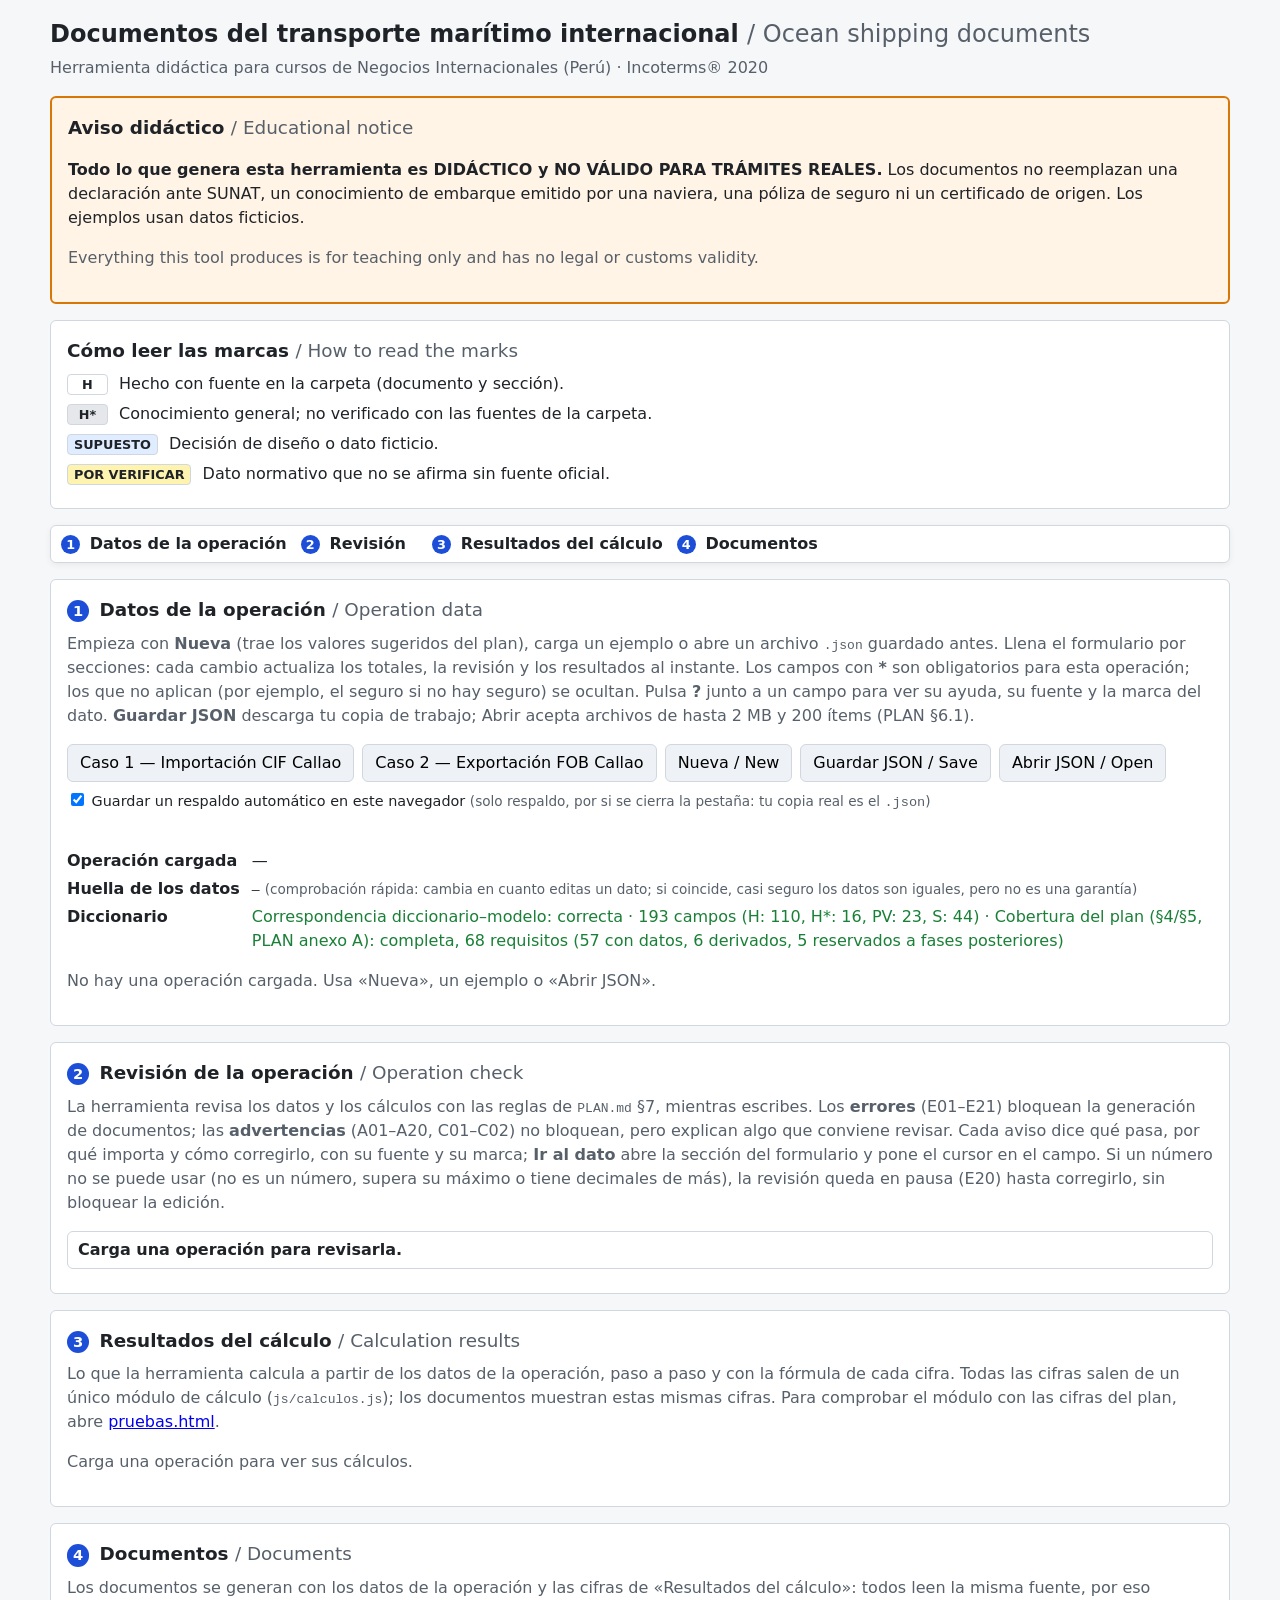
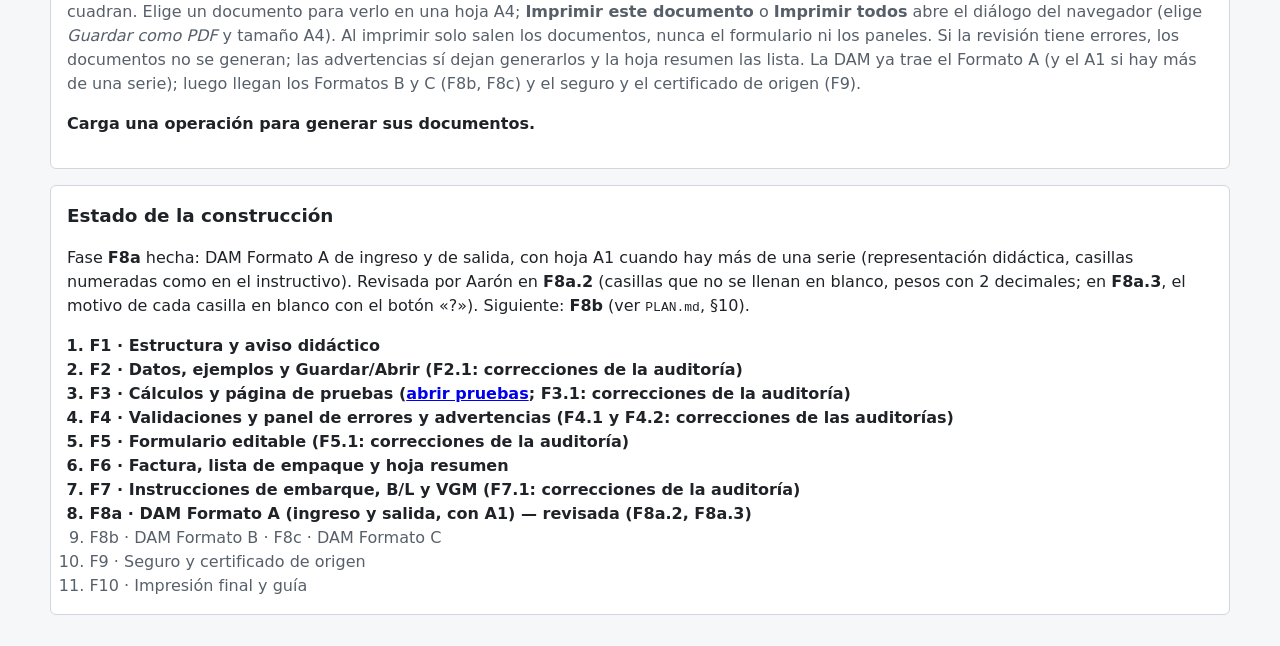
==== index.html @ 7cc1a952 "F8a.3: correcciones de la auditoría de F8a.2 - F8a.2-M1: S 7.20 muestra «Nuevo / Bueno» y deja el có" ====
<!doctype html>
<html lang="es">
<head>
  <meta charset="utf-8">
  <meta name="viewport" content="width=device-width, initial-scale=1">
  <title>Documentos marítimos didácticos</title>
  <link rel="stylesheet" href="css/estilos.css">
</head>
<body>
  <!-- Marca de agua: se repite en cada hoja impresa (css/estilos.css). -->
  <div class="marca-agua" aria-hidden="true">DOCUMENTO DIDÁCTICO<br>NO VÁLIDO PARA TRÁMITES REALES</div>

  <header class="cabecera">
    <h1>Documentos del transporte marítimo internacional <span class="en">/ Ocean shipping documents</span></h1>
    <p class="subtitulo">Herramienta didáctica para cursos de Negocios Internacionales (Perú) · Incoterms® 2020</p>
  </header>

  <section class="aviso" role="note" aria-labelledby="aviso-titulo">
    <h2 id="aviso-titulo">Aviso didáctico <span class="en">/ Educational notice</span></h2>
    <p><strong>Todo lo que genera esta herramienta es DIDÁCTICO y NO VÁLIDO PARA TRÁMITES REALES.</strong>
      Los documentos no reemplazan una declaración ante SUNAT, un conocimiento de embarque emitido por una naviera,
      una póliza de seguro ni un certificado de origen. Los ejemplos usan datos ficticios.</p>
    <p class="en">Everything this tool produces is for teaching only and has no legal or customs validity.</p>
  </section>

  <section class="marcas" aria-labelledby="marcas-titulo">
    <h2 id="marcas-titulo">Cómo leer las marcas <span class="en">/ How to read the marks</span></h2>
    <ul class="lista-marcas">
      <li><span class="marca marca-h">H</span> Hecho con fuente en la carpeta (documento y sección).</li>
      <li><span class="marca marca-hx">H*</span> Conocimiento general; no verificado con las fuentes de la carpeta.</li>
      <li><span class="marca marca-s">SUPUESTO</span> Decisión de diseño o dato ficticio.</li>
      <li><span class="marca marca-pv">POR VERIFICAR</span> Dato normativo que no se afirma sin fuente oficial.</li>
    </ul>
  </section>

  <!-- Barra de pasos: fija arriba; lleva a cada parte y resume el estado de la operación. -->
  <nav class="barra-pasos" aria-label="Pasos de la herramienta">
    <ol>
      <li><a href="#paso-datos"><span class="paso-num">1</span> Datos<span class="paso-largo"> de la operación</span></a></li>
      <li><a href="#paso-revision"><span class="paso-num">2</span> Revisión <span id="barra-contador" class="barra-contador"></span></a></li>
      <li><a href="#paso-resultados"><span class="paso-num">3</span> Resultados<span class="paso-largo"> del cálculo</span></a></li>
      <li><a href="#paso-documentos"><span class="paso-num">4</span> Documentos</a></li>
    </ol>
    <p class="barra-estado"><span id="barra-guardado" class="barra-guardado"></span> <span id="barra-mensaje" class="barra-mensaje" aria-hidden="true"></span></p>
  </nav>

  <section class="operacion" id="paso-datos" aria-labelledby="op-titulo">
    <h2 id="op-titulo"><span class="paso-num">1</span> Datos de la operación <span class="en">/ Operation data</span></h2>
    <p class="ayuda-seccion">Empieza con <strong>Nueva</strong> (trae los valores sugeridos del plan), carga un ejemplo o abre un archivo <code>.json</code> guardado antes.
      Llena el formulario por secciones: cada cambio actualiza los totales, la revisión y los resultados al instante.
      Los campos con <strong>*</strong> son obligatorios para esta operación; los que no aplican (por ejemplo, el seguro si no hay seguro) se ocultan.
      Pulsa <strong>?</strong> junto a un campo para ver su ayuda, su fuente y la marca del dato.
      <strong>Guardar JSON</strong> descarga tu copia de trabajo; Abrir acepta archivos de hasta 2 MB y 200 ítems (PLAN §6.1).</p>
    <div class="botones">
      <span id="botones-ejemplo"></span>
      <button type="button" id="btn-nueva">Nueva / New</button>
      <button type="button" id="btn-guardar">Guardar JSON / Save</button>
      <button type="button" id="btn-abrir">Abrir JSON / Open</button>
      <input type="file" id="input-abrir" class="oculto-visual" tabindex="-1" aria-hidden="true" accept=".json,application/json">
    </div>
    <p class="autoguardado">
      <input type="checkbox" id="chk-autoguardado" checked>
      <label for="chk-autoguardado">Guardar un respaldo automático en este navegador</label>
      <span id="nota-autoguardado" class="nota">(solo respaldo, por si se cierra la pestaña: tu copia real es el <code>.json</code>)</span>
    </p>
    <div id="respaldo" class="respaldo" role="region" aria-label="Respaldo automático" hidden>
      <p id="respaldo-texto"></p>
      <div class="botones">
        <button type="button" id="btn-recuperar">Recuperar la última operación</button>
        <button type="button" id="btn-descartar-respaldo">Descartar el respaldo</button>
      </div>
    </div>
    <p id="mensaje" class="mensaje" role="status" aria-live="polite"></p>
    <dl class="resumen">
      <dt>Operación cargada</dt><dd id="resumen">—</dd>
      <dt>Huella de los datos</dt><dd><code id="huella">—</code> <span class="nota">(comprobación rápida: cambia en cuanto editas un dato; si coincide, casi seguro los datos son iguales, pero no es una garantía)</span></dd>
      <dt>Diccionario</dt><dd id="revision-diccionario">—</dd>
    </dl>
    <div id="formulario"></div>
  </section>

  <section class="revision" id="paso-revision" aria-labelledby="rev-titulo">
    <h2 id="rev-titulo"><span class="paso-num">2</span> Revisión de la operación <span class="en">/ Operation check</span></h2>
    <p class="ayuda-seccion">La herramienta revisa los datos y los cálculos con las reglas de <code>PLAN.md</code> §7, mientras escribes.
      Los <strong>errores</strong> (E01–E21) bloquean la generación de documentos; las <strong>advertencias</strong> (A01–A20, C01–C02) no bloquean, pero explican algo que conviene revisar.
      Cada aviso dice qué pasa, por qué importa y cómo corregirlo, con su fuente y su marca; <strong>Ir al dato</strong> abre la sección del formulario y pone el cursor en el campo.
      Si un número no se puede usar (no es un número, supera su máximo o tiene decimales de más), la revisión queda en pausa (E20) hasta corregirlo, sin bloquear la edición.</p>
    <p id="revision-contador" class="rev-contador" role="status" aria-live="polite">Carga una operación para revisarla.</p>
    <div id="vista-revision"></div>
  </section>

  <section class="resultados-calculo" id="paso-resultados" aria-labelledby="res-titulo">
    <h2 id="res-titulo"><span class="paso-num">3</span> Resultados del cálculo <span class="en">/ Calculation results</span></h2>
    <p class="ayuda-seccion">Lo que la herramienta calcula a partir de los datos de la operación, paso a paso y con la fórmula de cada cifra.
      Todas las cifras salen de un único módulo de cálculo (<code>js/calculos.js</code>); los documentos muestran estas mismas cifras.
      Para comprobar el módulo con las cifras del plan, abre <a href="pruebas.html">pruebas.html</a>.</p>
    <div id="vista-resultados"></div>
  </section>

  <section class="documentos" id="paso-documentos" aria-labelledby="doc-titulo">
    <h2 id="doc-titulo"><span class="paso-num">4</span> Documentos <span class="en">/ Documents</span></h2>
    <p class="ayuda-seccion">Los documentos se generan con los datos de la operación y las cifras de «Resultados del cálculo»: todos leen la misma fuente, por eso cuadran.
      Elige un documento para verlo en una hoja A4; <strong>Imprimir este documento</strong> o <strong>Imprimir todos</strong> abre el diálogo del navegador
      (elige <em>Guardar como PDF</em> y tamaño A4). Al imprimir solo salen los documentos, nunca el formulario ni los paneles.
      Si la revisión tiene errores, los documentos no se generan; las advertencias sí dejan generarlos y la hoja resumen las lista.
      La DAM ya trae el Formato A (y el A1 si hay más de una serie); luego llegan los Formatos B y C (F8b, F8c) y el seguro y el certificado de origen (F9).</p>
    <p id="estado-documentos" role="status" aria-live="polite"></p>
    <div id="vista-documentos"></div>
  </section>

  <section class="estado" aria-labelledby="estado-titulo">
    <h2 id="estado-titulo">Estado de la construcción</h2>
    <p>Fase <strong>F8a</strong> hecha: DAM Formato A de ingreso y de salida, con hoja A1 cuando hay más de una serie (representación didáctica, casillas numeradas como en el instructivo). Revisada por Aarón en <strong>F8a.2</strong> (casillas que no se llenan en blanco, pesos con 2 decimales; en <strong>F8a.3</strong>, el motivo de cada casilla en blanco con el botón «?»). Siguiente: <strong>F8b</strong> (ver <code>PLAN.md</code>, §10).</p>
    <ol class="fases">
      <li class="hecha">F1 · Estructura y aviso didáctico</li>
      <li class="hecha">F2 · Datos, ejemplos y Guardar/Abrir (F2.1: correcciones de la auditoría)</li>
      <li class="hecha">F3 · Cálculos y página de pruebas (<a href="pruebas.html">abrir pruebas</a>; F3.1: correcciones de la auditoría)</li>
      <li class="hecha">F4 · Validaciones y panel de errores y advertencias (F4.1 y F4.2: correcciones de las auditorías)</li>
      <li class="hecha">F5 · Formulario editable (F5.1: correcciones de la auditoría)</li>
      <li class="hecha">F6 · Factura, lista de empaque y hoja resumen</li>
      <li class="hecha">F7 · Instrucciones de embarque, B/L y VGM (F7.1: correcciones de la auditoría)</li>
      <li class="hecha">F8a · DAM Formato A (ingreso y salida, con A1) — revisada (F8a.2, F8a.3)</li>
      <li>F8b · DAM Formato B · F8c · DAM Formato C</li>
      <li>F9 · Seguro y certificado de origen</li>
      <li>F10 · Impresión final y guía</li>
    </ol>
  </section>

  <script src="js/normativa.js"></script>
  <script src="js/modelo.js"></script>
  <script src="js/incoterms.js"></script>
  <script src="js/calculos.js"></script>
  <script src="js/diccionario.js"></script>
  <script src="js/ejemplos.js"></script>
  <script src="js/validaciones.js"></script>
  <script src="js/formulario.js"></script>
  <script src="js/documentos/comun.js"></script>
  <script src="js/documentos/factura.js"></script>
  <script src="js/documentos/packing.js"></script>
  <script src="js/documentos/bl.js"></script>
  <script src="js/documentos/dam_a.js"></script>
  <script src="js/documentos/resumen.js"></script>
  <script src="js/pantalla.js"></script>
</body>
</html>
---- css/estilos.css ----
/* Estilos de pantalla e impresión A4. Sin librerías externas. */

:root {
  --texto: #1f2328;
  --suave: #57606a;
  --fondo: #f6f7f9;
  --papel: #ffffff;
  --borde: #d0d7de;
  --aviso-fondo: #fff4e5;
  --aviso-borde: #d97706;
  --pv-fondo: #fff3b0;
  --hx-fondo: #e5e7eb;
}

* { box-sizing: border-box; }

body {
  margin: 0;
  padding: 16px;
  font-family: system-ui, -apple-system, "Segoe UI", Roboto, Arial, sans-serif;
  color: var(--texto);
  background: var(--fondo);
  line-height: 1.5;
}

body > * { max-width: 1180px; margin-left: auto; margin-right: auto; }

h1 { font-size: 1.5rem; margin: 0 0 4px; }
h2 { font-size: 1.15rem; margin: 0 0 8px; }
.en { color: var(--suave); font-weight: normal; }
.subtitulo { margin: 0 0 16px; color: var(--suave); }

section {
  background: var(--papel);
  border: 1px solid var(--borde);
  border-radius: 6px;
  padding: 16px;
  margin-bottom: 16px;
}

.aviso { background: var(--aviso-fondo); border: 2px solid var(--aviso-borde); }

/* Etiquetas de marca: H, H*, SUPUESTO, POR VERIFICAR (PLAN.md, encabezado). */
.lista-marcas { list-style: none; padding: 0; margin: 0; }
.lista-marcas li { margin: 6px 0; }
.marca {
  display: inline-block;
  min-width: 3.2em;
  padding: 0 6px;
  margin-right: 6px;
  border: 1px solid var(--borde);
  border-radius: 4px;
  font-size: 0.8rem;
  font-weight: 600;
  text-align: center;
}
.marca-h { background: var(--papel); }
.marca-hx { background: var(--hx-fondo); }
.marca-s { background: #e0ecff; }
.marca-pv { background: var(--pv-fondo); }

.fases { margin: 8px 0 0; padding-left: 1.4em; color: var(--suave); }
.fases .hecha { color: var(--texto); font-weight: 600; }


/* F2: operación cargada y vista de datos. */
.ayuda-seccion { color: var(--suave); margin-top: 0; }
.botones { display: flex; flex-wrap: wrap; gap: 8px; margin: 8px 0; }
#botones-ejemplo { display: contents; }
button {
  font: inherit;
  padding: 6px 12px;
  border: 1px solid var(--borde);
  border-radius: 6px;
  background: #eef2f7;
  cursor: pointer;
}
button:hover { background: #e1e7ef; }
/* Foco visible para quien navega con teclado. */
:focus-visible { outline: 3px solid #1d4ed8; outline-offset: 2px; }
/* Oculto a la vista pero presente: el selector de archivos se activa con el botón "Abrir". */
.oculto-visual {
  position: absolute; width: 1px; height: 1px; padding: 0; margin: -1px;
  overflow: hidden; clip: rect(0 0 0 0); white-space: nowrap; border: 0;
}
.mensaje { min-height: 1.5em; margin: 4px 0; }
.mensaje.ok { color: #1a7f37; }
.mensaje.error, .error { color: #b42318; font-weight: 600; }
.ok { color: #1a7f37; }
.resumen { display: grid; grid-template-columns: max-content 1fr; gap: 4px 12px; margin: 8px 0 12px; }
.resumen dt { font-weight: 600; }
.resumen dd { margin: 0; overflow-wrap: anywhere; }
.nota { color: var(--suave); font-size: 0.85rem; }
details { border-top: 1px solid var(--borde); padding: 6px 0; }
summary { cursor: pointer; font-weight: 600; }
h4 { margin: 12px 0 4px; font-size: 0.95rem; }
.vacio { color: var(--suave); }
table.datos { width: 100%; border-collapse: collapse; margin: 6px 0; font-size: 0.9rem; }
table.datos th, table.datos td { border-bottom: 1px solid var(--borde); padding: 4px 6px; text-align: left; vertical-align: top; }
table.datos th { background: #f0f2f5; }
table.datos td.campo { width: 32%; }
table.datos td.valor { width: 30%; overflow-wrap: anywhere; }
table.datos td.casilla { width: 16%; color: var(--suave); }
table.datos td.fuente { width: 22%; color: var(--suave); font-size: 0.85rem; }
table.datos td.fuente .marca { min-width: 0; font-size: 0.75rem; }
table.datos tr.detalle td { background: #f8fafc; border-left: 3px solid #93c5fd; }
table.datos tr.detalle p { margin: 2px 0; }
.btn-ayuda {
  padding: 0 7px; margin-right: 6px; font-size: 0.8rem; line-height: 1.5;
  border-radius: 50%; min-width: 1.7em;
}
.btn-ayuda[aria-expanded="true"] { background: #dbeafe; border-color: #93c5fd; }
/* Móvil: cada fila se apila; la casilla DAM y la fuente se ven debajo del valor. */
@media (max-width: 600px) {
  table.datos thead { position: absolute; width: 1px; height: 1px; overflow: hidden; clip: rect(0 0 0 0); }
  table.datos, table.datos tbody, table.datos tr, table.datos td { display: block; width: auto; }
  table.datos tr { border-bottom: 1px solid var(--borde); padding: 4px 0; }
  table.datos td { border-bottom: none; padding: 2px 4px; }
  table.datos td.campo, table.datos td.valor, table.datos td.casilla, table.datos td.fuente { width: auto; }
  table.datos td.campo { font-weight: 600; }
  table.datos td.casilla::before { content: "Casilla DAM: "; font-weight: 600; }
  table.datos td.fuente::before { content: "Fuente: "; font-weight: 600; }
  table.datos tr.detalle[hidden] { display: none; }
}

/* Marca de agua: oculta en pantalla, fija en cada hoja impresa. */
.marca-agua { display: none; }

/* Página impresa A4 (F6): aviso arriba; referencia y fecha (estilo que añade pantalla.js) y «Página X de Y» abajo. */
@page {
  size: A4;
  margin: 16mm 14mm 16mm 14mm;
  /* Único aviso impreso de cada página (F7.1): el recuadro .doc-aviso de la hoja solo se ve en pantalla. */
  @top-center { content: "DOCUMENTO DIDÁCTICO – NO VÁLIDO PARA TRÁMITES REALES"; font-family: system-ui, Arial, sans-serif; font-size: 10pt; font-weight: 800; letter-spacing: 0.04em; color: #b42318; }
  @bottom-right { content: "Página " counter(page) " de " counter(pages); font-family: system-ui, Arial, sans-serif; font-size: 7pt; color: #555; }
}

@media print {
  body { background: #fff; padding: 0; }
  body > * { max-width: none; }
  /* Solo se imprimen los documentos: nunca el formulario, los paneles ni los botones. */
  .cabecera, .aviso, .marcas, .estado, .operacion, .revision, .barra-pasos { display: none; }
  .marca-agua {
    display: block;
    position: fixed;
    top: 50%;
    left: 50%;
    white-space: nowrap;
    text-align: center;
    line-height: 1.4;
    transform: translate(-50%, -50%) rotate(-35deg);
    font-size: 22pt;
    font-weight: 700;
    color: rgba(200, 0, 0, 0.14);
    pointer-events: none;
    z-index: 1000;
  }
  .marca-pv { background: var(--pv-fondo); -webkit-print-color-adjust: exact; print-color-adjust: exact; }
  .marca-hx { background: var(--hx-fondo); -webkit-print-color-adjust: exact; print-color-adjust: exact; }
}

@media (max-width: 600px) {
  body { padding: 12px; }
  h1 { font-size: 1.25rem; }
}

/* F3: página de pruebas (pruebas.html). Verde/rojo con texto, no solo color. */
.contador { font-size: 1.4rem; font-weight: 700; margin: 0 0 6px; }
.contador.todo-ok { color: #1a7f37; }
.contador.con-fallas { color: #b42318; }
.indice-pruebas { margin: 8px 0 0; padding-left: 1.2em; columns: 2; }
.indice-pruebas a.ok { color: #1a7f37; }
.indice-pruebas a.error { color: #b42318; }
table.pruebas td { overflow-wrap: anywhere; }
table.pruebas td.num { font-variant-numeric: tabular-nums; }
table.pruebas tr.prueba-ok td.estado { color: #1a7f37; font-weight: 600; }
table.pruebas tr.prueba-falla td { background: #fdecea; }
table.pruebas tr.prueba-falla td.estado { color: #b42318; font-weight: 700; }
@media (max-width: 600px) {
  .indice-pruebas { columns: 1; }
}

/* F3: panel "Resultados del cálculo" en index.html. */
.bloque-resultado { border-top: 1px solid var(--borde); padding-top: 8px; margin-top: 12px; }
.bloque-resultado h3 { font-size: 1rem; margin: 4px 0 6px; }
.tabla-desplazable { overflow-x: auto; max-width: 100%; }
table.resultados { font-size: 0.85rem; }
table.resultados caption { text-align: left; font-weight: 600; padding: 4px 0; }
table.resultados th.num, table.resultados td.num { text-align: right; font-variant-numeric: tabular-nums; }
table.resultados td.num { white-space: nowrap; }
table.resultados th { vertical-align: bottom; }
table.resultados tr.fila-total td { font-weight: 700; border-top: 2px solid var(--texto); }
.formula { margin: 6px 0; padding: 6px 10px; background: #f8fafc; border-left: 3px solid #93c5fd; font-size: 0.9rem; }
.formula .marca { min-width: 0; font-size: 0.72rem; margin-right: 0; }
.avisos-calculo { background: var(--aviso-fondo); border: 1px solid var(--aviso-borde); border-radius: 6px; padding: 6px 12px; }
.avisos-calculo p { margin: 4px 0; font-weight: 600; }
.avisos-calculo ul { margin: 4px 0; }
@media (max-width: 600px) {
  /* En móvil las tablas de resultados conservan sus columnas y se desplazan dentro de su caja. */
  table.resultados { display: table; width: 100%; }
  table.resultados tbody { display: table-row-group; }
  table.resultados thead { position: static; width: auto; height: auto; overflow: visible; clip: auto; display: table-header-group; }
  table.resultados tr { display: table-row; padding: 0; }
  table.resultados td, table.resultados th { display: table-cell; padding: 3px 5px; }
  table.resultados td.num::before { content: none; }
}
@media print { .resultados-calculo { display: none; } }
@media (max-width: 600px) {
  table.pruebas td:nth-child(2)::before { content: "Esperado: "; font-weight: 600; }
  table.pruebas td:nth-child(3)::before { content: "Obtenido: "; font-weight: 600; }
}

/* F4: panel «Revisión de la operación». Severidad con icono y texto, no solo color. */
.rev-contador { font-weight: 700; margin: 4px 0 8px; padding: 6px 10px; border-radius: 6px; border: 1px solid var(--borde); }
.rev-contador.rev-con-errores { color: #b42318; background: #fdecea; border-color: #f5b5ae; }
.rev-contador.rev-sin-errores { color: #1a7f37; background: #eaf6ec; border-color: #a7d8b2; }
.rev-grupo { border-top: 1px solid var(--borde); margin-top: 10px; padding-top: 6px; }
.rev-grupo h3 { font-size: 1rem; margin: 4px 0 6px; }
.rev-error h3 { color: #b42318; }
.rev-advertencia h3 { color: #8a4b00; }
.rev-reglas { list-style: none; margin: 0; padding: 0; }
.rev-regla { margin: 8px 0; padding: 8px 10px; border: 1px solid var(--borde); border-left-width: 4px; border-radius: 6px; background: #fff; overflow-wrap: anywhere; }
.rev-error .rev-regla { border-left-color: #b42318; }
.rev-advertencia .rev-regla { border-left-color: var(--aviso-borde); }
.rev-cabecera { margin: 0 0 4px; }
.rev-id { display: inline-block; font-family: ui-monospace, Consolas, monospace; font-weight: 700; padding: 0 6px; border-radius: 4px; background: #eef2f7; border: 1px solid var(--borde); }
.rev-items { margin: 4px 0; padding-left: 1.4em; }
.rev-item { margin: 4px 0 8px; }
.rev-que { margin: 0; font-weight: 600; }
.rev-texto { margin: 3px 0; font-size: 0.92rem; }
.rev-fuente { margin: 3px 0 0; }
.rev-fuente .marca { min-width: 0; font-size: 0.72rem; }
.rev-ir { display: flex; flex-wrap: wrap; gap: 6px; margin-top: 4px; }
.btn-ir { font-size: 0.85rem; padding: 2px 10px; background: #e0ecff; border-color: #93c5fd; text-align: left; }
.btn-ir::before { content: "→ "; }
.btn-ir:hover { background: #cfe0fd; }
/* Dato al que llevó un enlace del panel: resaltado visible (también sin color: borde grueso). */
tr.resaltado td { background: #fff3b0 !important; }
tr.resaltado { outline: 3px solid #1d4ed8; outline-offset: -3px; }
summary.resaltado, .bloque-resultado.resaltado { outline: 3px solid #1d4ed8; outline-offset: 2px; }

/* ------------------------------------------------------------------ F5: barra de pasos, formulario e ítems */
html { scroll-padding-top: 76px; }
.paso-num {
  display: inline-block; min-width: 1.5em; padding: 0 5px; margin-right: 4px; border-radius: 999px;
  background: #1d4ed8; color: #fff; font-size: 0.8em; text-align: center; font-weight: 700;
}
.barra-pasos {
  position: sticky; top: 0; z-index: 20;
  background: rgba(255, 255, 255, 0.97); border: 1px solid var(--borde); border-radius: 6px;
  padding: 6px 10px; margin-bottom: 16px; box-shadow: 0 2px 6px rgba(0, 0, 0, 0.06);
  display: flex; flex-wrap: wrap; align-items: center; gap: 4px 16px;
}
.barra-pasos ol { list-style: none; margin: 0; padding: 0; display: flex; flex-wrap: wrap; gap: 4px 14px; }
.barra-pasos a { color: var(--texto); text-decoration: none; font-weight: 600; white-space: nowrap; }
.barra-pasos a:hover { text-decoration: underline; }
.barra-estado { margin: 0 0 0 auto; font-size: 0.85rem; display: flex; flex-wrap: wrap; gap: 4px 10px; min-width: 0; }
.barra-contador { font-size: 0.8rem; font-weight: 700; padding: 0 6px; border-radius: 4px; }
.barra-contador.con-errores { color: #b42318; background: #fdecea; }
.barra-contador.sin-errores { color: #1a7f37; background: #eaf6ec; }
.barra-guardado.sucio { color: #8a4b00; font-weight: 700; }
.barra-guardado.limpio { color: #1a7f37; }
.barra-mensaje { color: var(--suave); overflow: hidden; text-overflow: ellipsis; white-space: nowrap; max-width: 46ch; }
.barra-mensaje.error { color: #b42318; }

.autoguardado { margin: 4px 0; font-size: 0.9rem; }
.respaldo { border: 2px solid #93c5fd; background: #eff6ff; border-radius: 6px; padding: 8px 12px; margin: 8px 0; }
.respaldo p { margin: 0 0 4px; font-weight: 600; }
.rev-pausa { background: #fdecea; border: 1px solid #f5b5ae; border-radius: 6px; padding: 6px 10px; font-weight: 600; color: #b42318; }
.documentos #estado-documentos { font-weight: 700; }
.rev-suspendidos { background: #fff8e1; border: 1px solid var(--aviso-borde); border-radius: 6px; padding: 6px 10px; margin: 6px 0; overflow-wrap: anywhere; }
.rev-suspendidos p { margin: 0 0 4px; font-weight: 600; }
.rev-suspendidos ul { margin: 2px 0 6px; }

/* Formulario: índice lateral en escritorio, fichas en móvil. */
.formulario { display: grid; grid-template-columns: 1fr; gap: 12px; }
.indice-grupos ul { list-style: none; margin: 0; padding: 0; display: flex; flex-wrap: wrap; gap: 6px; }
.indice-grupos a {
  display: inline-block; padding: 2px 8px; border: 1px solid var(--borde); border-radius: 999px;
  background: #f8fafc; color: var(--texto); text-decoration: none; font-size: 0.85rem;
}
.indice-grupos a:hover { background: #e1e7ef; }
.indice-cuenta { color: #b42318; font-weight: 700; }
@media (min-width: 1000px) {
  .formulario { grid-template-columns: 210px minmax(0, 1fr); align-items: start; }
  .indice-grupos { position: sticky; top: 64px; max-height: calc(100vh - 80px); overflow-y: auto; }
  .indice-grupos ul { flex-direction: column; flex-wrap: nowrap; gap: 2px; }
  .indice-grupos a { display: block; border-radius: 4px; border-color: transparent; background: none; }
  .indice-grupos a:hover { border-color: var(--borde); }
}
.formulario-principal { min-width: 0; }
.grupos-acciones { display: flex; gap: 8px; justify-content: flex-end; margin-bottom: 4px; }
.grupos-acciones button { font-size: 0.85rem; padding: 2px 10px; }
.grupo-form > summary { padding: 4px 0; font-size: 1.02rem; }
.grupo-cuenta { color: #b42318; font-weight: 700; }
.grupo-cuerpo { padding: 4px 0 8px; }
.rejilla { display: grid; grid-template-columns: repeat(auto-fill, minmax(260px, 1fr)); gap: 10px 16px; }
.cf { min-width: 0; padding: 4px 6px; border-radius: 6px; border: 1px solid transparent; }
.cf-ancho { grid-column: 1 / -1; }
.cf-cab { display: flex; align-items: flex-start; gap: 4px; flex-wrap: wrap; }
.cf-cab label { flex: 0 1 auto; font-weight: 600; font-size: 0.92rem; min-width: 0; overflow-wrap: anywhere; }
.cf-cab label .en { font-size: 0.85rem; }
.cf-cab .marca { min-width: 0; font-size: 0.7rem; margin: 2px 0 0; }
.cf-cab .btn-ayuda { margin: 0; }
.cf-req { color: #b42318; font-weight: 700; }
.cf-caja { display: flex; align-items: center; gap: 6px; margin-top: 2px; }
.cf-control { font: inherit; padding: 4px 6px; border: 1px solid #8c959f; border-radius: 4px; background: #fff; width: 100%; min-width: 0; }
input[type="checkbox"].cf-control { width: 1.2em; height: 1.2em; flex: none; }
textarea.cf-control { resize: vertical; font-family: inherit; }
.cf-control:disabled { background: #f0f2f5; }
.cf-unidad, .cf-sino { color: var(--suave); font-size: 0.85rem; white-space: nowrap; }
.cf-pista, .cf-desc { margin: 2px 0 0; color: var(--suave); font-size: 0.78rem; overflow-wrap: anywhere; }
.cf-pista .marca { min-width: 0; font-size: 0.68rem; margin-right: 3px; }
.cf-desc { color: var(--texto); }
.cf-error { margin: 3px 0 0; color: #b42318; font-weight: 600; font-size: 0.85rem; overflow-wrap: anywhere; }
.cf-marca-dato { margin: 3px 0 0; font-size: 0.8rem; overflow-wrap: anywhere; }
.cf-marca-dato .marca { min-width: 0; font-size: 0.7rem; }
.cf-ayuda { margin-top: 4px; padding: 6px 8px; background: #f8fafc; border-left: 3px solid #93c5fd; font-size: 0.88rem; }
.cf-ayuda p { margin: 2px 0; }
.cf-ayuda .marca { min-width: 0; font-size: 0.7rem; }
.cf-con-error { border-color: #f5b5ae; background: #fff8f7; }
.cf-con-error .cf-control { border-color: #b42318; border-width: 2px; }
.cf.resaltado { outline: 3px solid #1d4ed8; outline-offset: 1px; background: #fff3b0; }

.derivados { margin-top: 10px; padding: 6px 10px; border: 1px dashed #93c5fd; border-radius: 6px; background: #f8fbff; }
.derivados-titulo { margin: 0 0 4px; font-weight: 700; font-size: 0.85rem; color: #1e3a8a; }
.derivados dl { display: grid; grid-template-columns: minmax(0, max-content) minmax(0, 1fr); gap: 2px 12px; margin: 0; font-size: 0.88rem; }
.derivados dt { font-weight: 600; }
.derivados dd { margin: 0; overflow-wrap: anywhere; }
.derivados .marca { min-width: 0; font-size: 0.68rem; margin: 0 4px; }
.derivado-valor { font-variant-numeric: tabular-nums; font-weight: 600; }

.zona-items { margin-top: 12px; }
.items-titulo { font-size: 1rem; margin: 4px 0; }
.item-tarjeta { border: 1px solid var(--borde); border-left: 4px solid #1d4ed8; border-radius: 6px; padding: 6px 10px; margin: 8px 0; background: #fff; }
.item-tarjeta > summary { overflow-wrap: anywhere; }
.item-num { font-weight: 700; }
.item-resumen { font-weight: 400; color: var(--suave); }
.item-acciones { display: flex; flex-wrap: wrap; gap: 6px; margin: 6px 0; }
.btn-item { font-size: 0.85rem; padding: 2px 10px; }
.btn-item:disabled { opacity: 0.45; cursor: default; }
.btn-agregar { background: #e0ecff; border-color: #93c5fd; font-weight: 600; }
.item-seccion { border: 1px solid var(--borde); border-radius: 6px; margin: 8px 0; padding: 4px 8px 8px; min-width: 0; }
.item-seccion legend { font-weight: 600; font-size: 0.9rem; padding: 0 4px; }

@media (max-width: 600px) {
  html { scroll-padding-top: 96px; }
  .paso-largo, .barra-pasos .nota { display: none; }
  .barra-pasos { padding: 4px 8px; gap: 2px 10px; font-size: 0.9rem; }
  .barra-pasos ol { gap: 2px 10px; }
  .barra-estado { margin-left: 0; }
  /* En el celular el eco del mensaje no cabe: el mensaje completo está en «Datos» (y lo anuncia el lector). */
  .barra-mensaje { display: none; }
  .rejilla { grid-template-columns: minmax(0, 1fr); }
  .derivados dl { grid-template-columns: minmax(0, 1fr); }
  .derivados dd { margin-bottom: 4px; }
  .grupos-acciones { justify-content: flex-start; }
}
/* Impresión: la barra de pasos y los paneles de trabajo no se imprimen (va después de sus reglas de pantalla). */
@media print { .barra-pasos, .formulario { display: none !important; } }

/* ------------------------------------------------------------------ F6: documentos (vista A4 e impresión) */
.doc-controles { display: flex; flex-wrap: wrap; align-items: center; gap: 8px 16px; margin: 8px 0; }
.doc-pestanas { display: flex; flex-wrap: wrap; gap: 4px; }
.doc-pestana { font-size: 0.9rem; padding: 4px 10px; border-radius: 6px 6px 0 0; border-bottom-width: 3px; }
.doc-pestana[aria-selected="true"] { background: #fff; border-color: #1d4ed8; font-weight: 700; }
.doc-codigo { font-family: ui-monospace, Consolas, monospace; font-size: 0.8rem; background: #e0ecff; border-radius: 4px; padding: 0 4px; }
.doc-acciones { margin: 0; }
.btn-imprimir { background: #e0ecff; border-color: #93c5fd; font-weight: 600; }
.doc-bloqueo { background: #fdecea; border: 1px solid #f5b5ae; border-radius: 6px; padding: 8px 12px; }
.doc-bloqueo p { margin: 0 0 6px; }
a.btn-ir { display: inline-block; padding: 2px 10px; border: 1px solid #93c5fd; border-radius: 6px; color: var(--texto); text-decoration: none; }
.doc-ayuda-vista { margin: 4px 0; }
.doc-visor { background: #d9dde3; border-radius: 6px; padding: 8px; overflow: hidden; }
.doc-visor.real { overflow-x: auto; }
@media screen { .doc-panel:not(.activa) { display: none; } }

/* Hoja A4: medidas reales en pantalla (se escala con zoom en pantallas estrechas). */
.hoja-doc {
  position: relative; width: 210mm; min-height: 297mm; margin: 0 auto; padding: 15mm 14mm;
  background: #fff; color: #111; box-shadow: 0 1px 6px rgba(0, 0, 0, 0.25); overflow: hidden;
  font-size: 8.5pt; line-height: 1.35; font-family: system-ui, -apple-system, "Segoe UI", Roboto, Arial, sans-serif;
}
.doc-marca-agua {
  position: absolute; top: 118mm; left: 50%; transform: translateX(-50%) rotate(-32deg);
  font-size: 34pt; font-weight: 800; white-space: nowrap; color: rgba(200, 0, 0, 0.09); pointer-events: none; z-index: 2;
}
.doc-aviso { margin: 0 0 3mm; padding: 1mm 2mm; border: 1.2pt solid #b42318; color: #b42318; text-align: center; font-weight: 800; font-size: 8pt; letter-spacing: 0.04em; }
.doc-cab { border-bottom: 1.5pt solid #111; margin-bottom: 3mm; padding-bottom: 1.5mm; }
.doc-titulo { font-size: 14pt; margin: 0; letter-spacing: 0.02em; }
.doc-titulo .en { font-size: 10pt; color: #555; }
.doc-sub { margin: 1mm 0 0; font-size: 9pt; font-weight: 600; }
.hoja-doc .en { color: #555; font-weight: normal; }
.hoja-doc .marca { min-width: 0; font-size: 6.5pt; padding: 0 2pt; margin: 0 1pt; vertical-align: 1px; }
.doc-columnas { display: grid; grid-template-columns: 1fr 1fr; gap: 3mm; margin: 2.5mm 0; }
.doc-caja, .doc-seccion { border: 0.6pt solid #8c959f; padding: 1.8mm 2.5mm; margin: 2.5mm 0; break-inside: avoid; }
.doc-columnas > .doc-caja { margin: 0; }
.doc-seccion { break-inside: auto; border: none; padding: 0; }
.doc-caja h4, .doc-seccion h4 { margin: 0 0 1.2mm; font-size: 8.5pt; text-transform: uppercase; letter-spacing: 0.03em; break-after: avoid; }
.doc-seccion h4 { border-bottom: 0.8pt solid #111; padding-bottom: 0.6mm; }
.doc-caja h4 .en, .doc-seccion h4 .en { text-transform: none; }
.doc-datos { display: grid; grid-template-columns: minmax(0, 38%) minmax(0, 1fr); gap: 0.5mm 2.5mm; margin: 0; }
.doc-datos dt { font-weight: 600; color: #333; overflow-wrap: anywhere; }
.doc-datos dt .en { display: block; font-size: 7pt; }
.doc-datos dd { margin: 0; overflow-wrap: anywhere; }
.doc-tabla { width: 100%; border-collapse: collapse; font-size: 7.8pt; margin: 2mm 0; }
.doc-tabla caption { text-align: left; font-weight: 700; font-size: 8.5pt; padding: 0 0 1mm; text-transform: uppercase; }
.doc-tabla th, .doc-tabla td { border: 0.5pt solid #9aa0a6; padding: 0.8mm 1.2mm; text-align: left; vertical-align: top; overflow-wrap: break-word; hyphens: manual; }
.doc-tabla td.doc-nw { white-space: nowrap; }
.doc-tabla th { background: #eef0f3; font-weight: 700; line-height: 1.2; }
.doc-tabla th .en { display: block; font-size: 6.5pt; }
.doc-tabla .num { text-align: right; white-space: nowrap; font-variant-numeric: tabular-nums; }
.doc-tabla tr { break-inside: avoid; }
.doc-tabla tfoot td { font-weight: 700; background: #f6f7f9; }
.doc-tabla tfoot td:first-child { text-align: right; }
.doc-tabla tfoot tr.doc-desglose td { font-weight: 400; background: #fff; }
.doc-desc { min-width: 30mm; }
.doc-linea { display: block; color: #444; font-size: 7pt; }
.doc-packing { font-size: 6.9pt; }
.doc-packing th, .doc-packing td { padding: 0.7mm 0.8mm; }
.doc-packing th .en { font-size: 6pt; }
.doc-tabla-traza { font-size: 6.6pt; }
.doc-tabla-traza td { padding: 0.4mm 0.8mm; }
.doc-tabla-traza td:first-child { white-space: nowrap; }
.doc-tabla-traza td:nth-child(n+3):nth-child(-n+9) { text-align: center; }
.doc-tabla-traza .doc-fuente { font-size: 6pt; color: #333; min-width: 22mm; }
.doc-tabla-matriz { font-size: 6.8pt; }
.doc-elegido td { background: #fff3b0; font-weight: 700; }
.doc-ok { color: #1a7f37; font-weight: 700; }
.doc-mal { color: #b42318; font-weight: 700; }
.doc-letras { margin: 2mm 0; padding: 1.5mm 2.5mm; border: 0.8pt dashed #555; }
.doc-nota { font-size: 7pt; color: #444; margin: 1mm 0; }
.doc-nota-hr { font-size: 7.6pt; padding: 1.2mm 2mm; background: #eff6ff; border-left: 2pt solid #1d4ed8; }
.doc-marcas { white-space: pre-wrap; font-family: ui-monospace, Consolas, monospace; font-size: 8pt; }
.doc-cifra { font-weight: 700; white-space: nowrap; }
.doc-lista { margin: 1mm 0; padding-left: 5mm; }
.doc-lista li { margin: 0.5mm 0; break-inside: avoid; }
.doc-firma { margin-top: 5mm; break-inside: avoid; }
.doc-firma p { margin: 1mm 0; }
.doc-linea-firma { margin-top: 7mm; }
.doc-borrador { margin: 0 0 2mm; padding: 1.5mm; text-align: center; font-weight: 800; font-size: 10pt; letter-spacing: 0.05em; color: #8a4b00; border: 1.5pt dashed #d97706; background: #fff8e1; }
.doc-carga td { font-size: 8pt; }
.doc-pie { margin-top: 6mm; padding-top: 1mm; border-top: 0.5pt solid #9aa0a6; font-size: 7pt; color: #555; }
.doc-seccion p { margin: 1mm 0; }


/* F8a: DAM — Formato A (+A1), representación didáctica. Rejilla de 6 columnas; cada casilla con número, rótulo, valor y fuente. */
.hoja-dam { font-size: 7.6pt; }
.dam-rubro { margin: 1.6mm 0; break-inside: auto; }
.dam-rubro-tit { margin: 0 0 0.6mm; font-size: 7.8pt; text-transform: uppercase; letter-spacing: 0.03em; background: #1f2937; color: #fff; padding: 0.4mm 1.5mm; break-after: avoid; -webkit-print-color-adjust: exact; print-color-adjust: exact; }
.dam-rubro-tit .dam-num { color: #fff; background: none; border: none; padding: 0; }
.dam-rejilla { display: grid; grid-template-columns: repeat(6, minmax(0, 1fr)); border-top: 0.6pt solid #6b7280; border-left: 0.6pt solid #6b7280; }
.dam-cas { border-right: 0.6pt solid #6b7280; border-bottom: 0.6pt solid #6b7280; padding: 0.5mm 1mm 0.4mm; min-width: 0; break-inside: avoid; display: flex; flex-direction: column; }
.dam-w2 { grid-column: span 2; } .dam-w3 { grid-column: span 3; } .dam-w4 { grid-column: span 4; } .dam-w6 { grid-column: span 6; }
.dam-cas-cab { font-size: 6.4pt; color: #374151; line-height: 1.2; }
.dam-num { display: inline-block; font-weight: 800; color: #111; background: #e5e7eb; border: 0.4pt solid #9ca3af; border-radius: 1.5pt; padding: 0 1pt; margin-right: 1.2pt; font-variant-numeric: tabular-nums; -webkit-print-color-adjust: exact; print-color-adjust: exact; }
.dam-valor { font-size: 7.8pt; font-weight: 600; overflow-wrap: anywhere; margin: 0.4mm 0 0.2mm; flex: 1; }
.dam-valor .doc-linea { font-weight: 400; }
.dam-fuente { font-size: 5.6pt; color: #6b7280; line-height: 1.15; }
.dam-nota { font-size: 6.2pt; color: #374151; }
.dam-rs129 { font-size: 6.2pt; margin: 0.4mm 0; padding: 0.4mm 1mm; background: #eff6ff; border-left: 1.5pt solid #1d4ed8; -webkit-print-color-adjust: exact; print-color-adjust: exact; }
/* D17: las casillas que no se llenan quedan en blanco (sin relleno ni motivo). D18 c: código oficial en blanco + PV pequeña. */
.dam-mini { font-size: 5.6pt; line-height: 1; vertical-align: 0.5em; margin-left: 1.5pt; }
.dam-mini .marca { font-size: 5.6pt; line-height: 1.25; padding: 0 1.5pt; min-width: 0; margin-right: 0; font-weight: 700; border-radius: 1.5pt; -webkit-print-color-adjust: exact; print-color-adjust: exact; }
.dam-codigo { font-weight: 400; }
.dam-blanco { display: inline-block; width: 12mm; }
.dam-pv-motivo { font-weight: 400; font-size: 6.2pt; color: #5b4400; }
.dam-no-numerada { font-size: 11pt; letter-spacing: 0.08em; color: #b42318; }
.dam-desc p { margin: 0 0 0.6mm; font-weight: 400; }
.dam-equipos { margin: 0 0 0.6mm; padding-left: 4mm; font-weight: 400; }
.dam-leyenda { display: block; margin-top: 0.6mm; }
.dam-serie { break-before: auto; }
.dam-serie .dam-rubro-tit { background: #1d4ed8; }
/* F8a.3 (auditoría F8a.2-M2): ayuda de la casilla con botón «?» en su cabecera (teclado y toque), fuera del valor; no se imprime. */
.dam-cas-cab { display: flex; align-items: flex-start; gap: 1pt; }
.dam-cas-cab .dam-rot { flex: 1; min-width: 0; }
.dam-ayuda-btn { flex: none; min-width: 4.2mm; min-height: 4.2mm; padding: 0; margin: 0; font-size: 6.4pt; line-height: 1; font-weight: 700; border-radius: 50%; }
.dam-ayuda-btn[aria-expanded="true"] { background: #dbeafe; border-color: #93c5fd; }
.dam-ayuda { margin: 0.4mm 0; padding: 0.4mm 1mm; font-size: 6.4pt; background: #f8fafc; border-left: 1.5pt solid #93c5fd; }
.dam-ayuda p { margin: 0; }
/* F8b: DAM — Formato B (+B1), declaración del valor. */
.dam-pregunta .dam-rot { font-weight: 400; }
.dam-didactico { margin: 1.6mm 0; padding: 1mm 1.5mm; border: 0.6pt dashed #6b7280; }
.dam-didactico h4 { margin: 0 0 0.6mm; font-size: 7.8pt; }
.dam-didactico .doc-tabla { font-size: 7pt; }
.dam-didactico p { margin: 0.6mm 0; }

@media print {
  .documentos { border: none; padding: 0; margin: 0; background: none; }
  .documentos > :not(#vista-documentos) { display: none !important; }
  .doc-controles, .doc-ayuda-vista, .doc-marca-agua, .doc-pie, .doc-aviso, .dam-ayuda-btn, .dam-ayuda { display: none !important; }
  .doc-panel { display: none; }
  .doc-panel.a-imprimir { display: block; }
  .doc-panel.a-imprimir:not(.primera) { break-before: page; }
  .doc-visor { padding: 0; background: none; overflow: visible; }
  .hoja-doc { zoom: 1 !important; width: auto; min-height: 0; padding: 0; margin: 0; box-shadow: none; overflow: visible; }
  .doc-tabla thead { display: table-header-group; }
  .doc-tabla tfoot { display: table-row-group; }
  .doc-elegido td, .doc-tabla th, .doc-tabla tfoot td, .doc-nota-hr, .doc-borrador {
    -webkit-print-color-adjust: exact; print-color-adjust: exact;
  }
  .doc-bloqueo { border: 1px solid #b42318; }
}
@media (max-width: 600px) {
  .doc-controles { gap: 6px; }
  .doc-pestana { font-size: 0.85rem; padding: 3px 8px; }
}
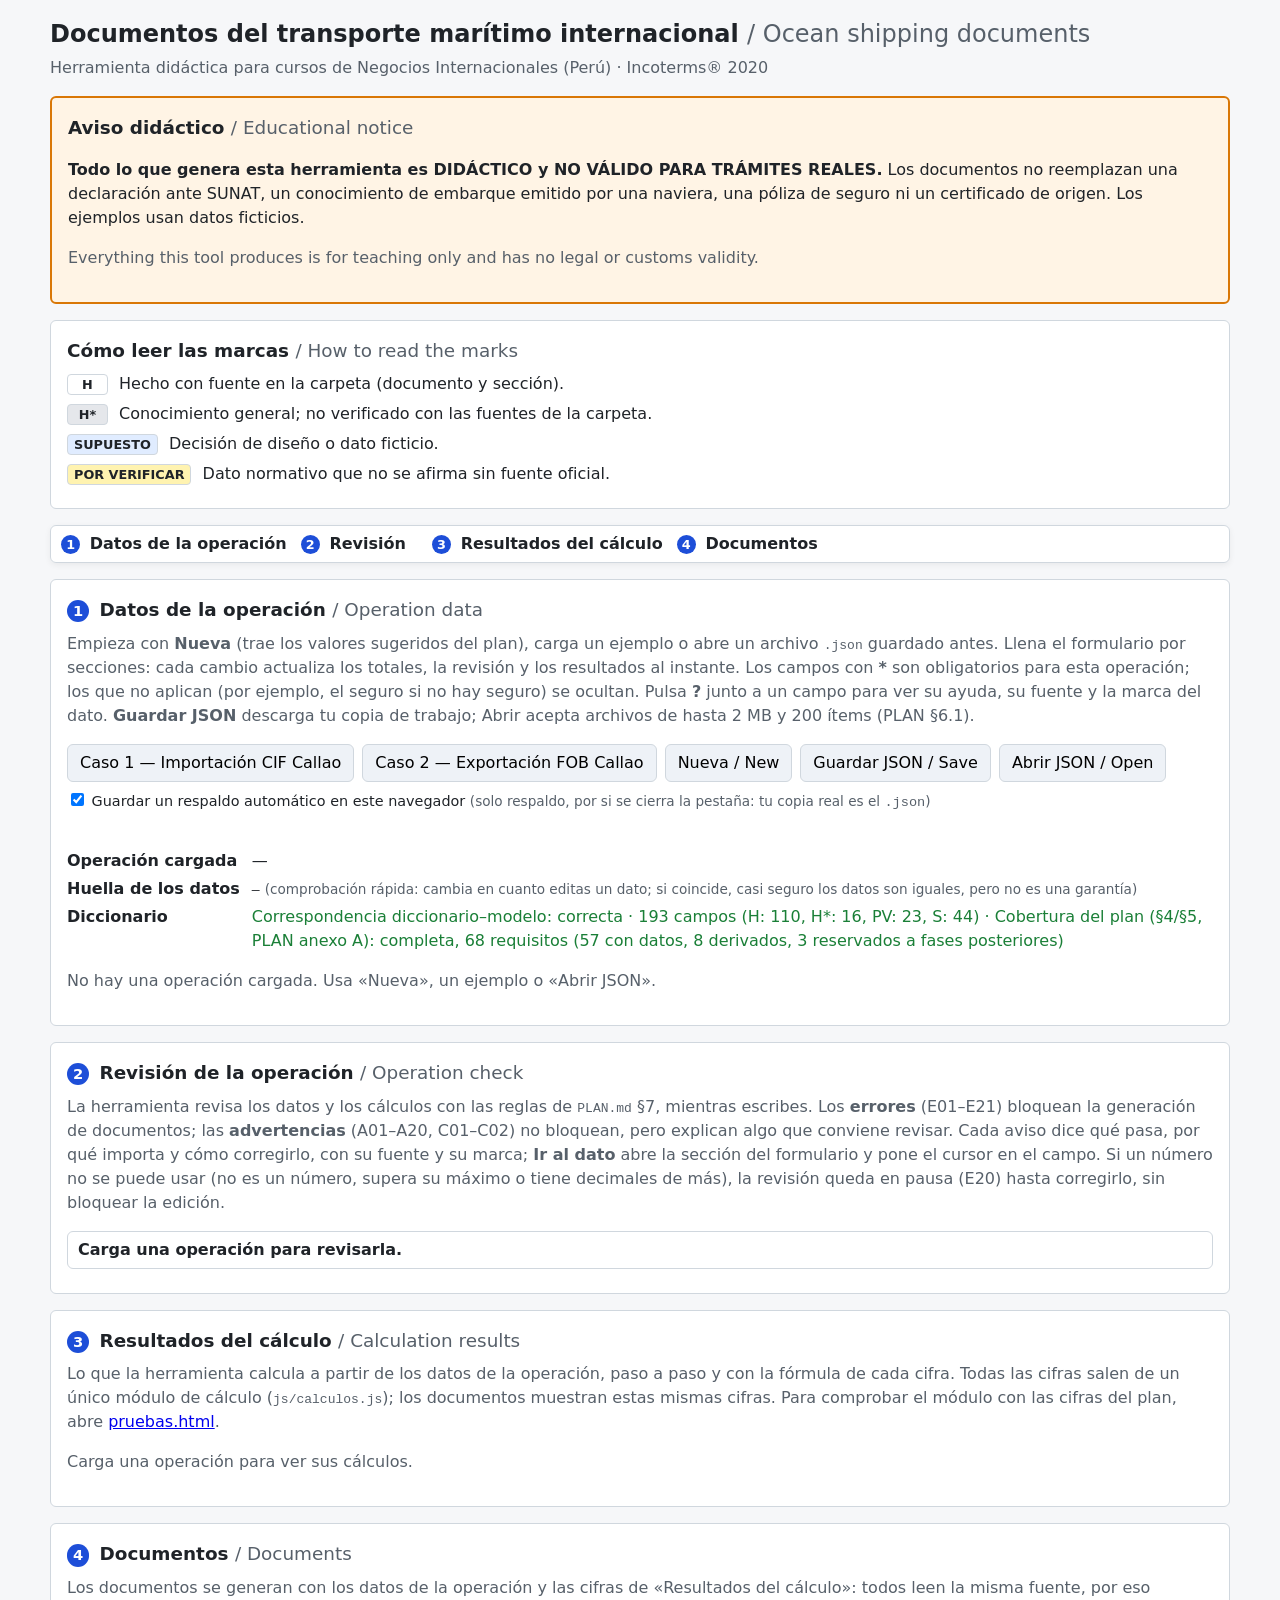
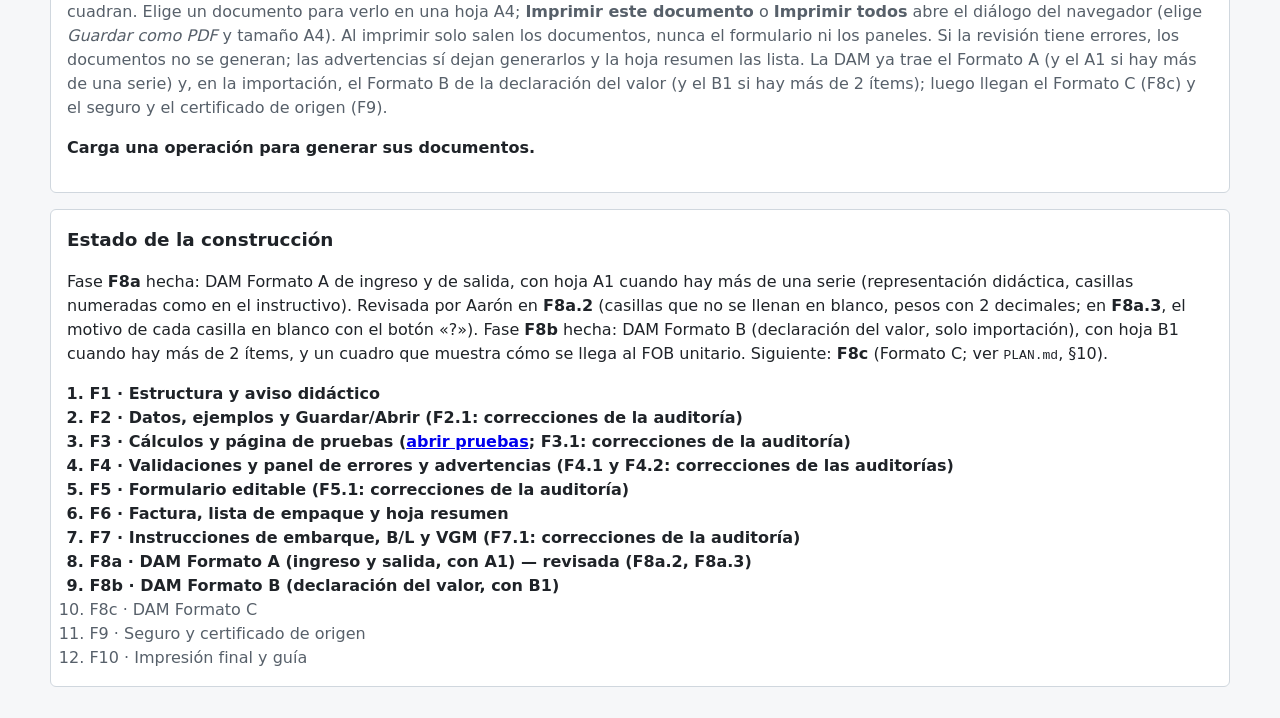
==== commit fb897177: "F8b: DAM Formato B (+B1) - js/documentos/dam_b.js: Formato B (declaración del valor, solo importació" ====
--- a/index.html
+++ b/index.html
@@ -103,14 +103,14 @@
       Elige un documento para verlo en una hoja A4; <strong>Imprimir este documento</strong> o <strong>Imprimir todos</strong> abre el diálogo del navegador
       (elige <em>Guardar como PDF</em> y tamaño A4). Al imprimir solo salen los documentos, nunca el formulario ni los paneles.
       Si la revisión tiene errores, los documentos no se generan; las advertencias sí dejan generarlos y la hoja resumen las lista.
-      La DAM ya trae el Formato A (y el A1 si hay más de una serie); luego llegan los Formatos B y C (F8b, F8c) y el seguro y el certificado de origen (F9).</p>
+      La DAM ya trae el Formato A (y el A1 si hay más de una serie) y, en la importación, el Formato B de la declaración del valor (y el B1 si hay más de 2 ítems); luego llegan el Formato C (F8c) y el seguro y el certificado de origen (F9).</p>
     <p id="estado-documentos" role="status" aria-live="polite"></p>
     <div id="vista-documentos"></div>
   </section>
 
   <section class="estado" aria-labelledby="estado-titulo">
     <h2 id="estado-titulo">Estado de la construcción</h2>
-    <p>Fase <strong>F8a</strong> hecha: DAM Formato A de ingreso y de salida, con hoja A1 cuando hay más de una serie (representación didáctica, casillas numeradas como en el instructivo). Revisada por Aarón en <strong>F8a.2</strong> (casillas que no se llenan en blanco, pesos con 2 decimales; en <strong>F8a.3</strong>, el motivo de cada casilla en blanco con el botón «?»). Siguiente: <strong>F8b</strong> (ver <code>PLAN.md</code>, §10).</p>
+    <p>Fase <strong>F8a</strong> hecha: DAM Formato A de ingreso y de salida, con hoja A1 cuando hay más de una serie (representación didáctica, casillas numeradas como en el instructivo). Revisada por Aarón en <strong>F8a.2</strong> (casillas que no se llenan en blanco, pesos con 2 decimales; en <strong>F8a.3</strong>, el motivo de cada casilla en blanco con el botón «?»). Fase <strong>F8b</strong> hecha: DAM Formato B (declaración del valor, solo importación), con hoja B1 cuando hay más de 2 ítems, y un cuadro que muestra cómo se llega al FOB unitario. Siguiente: <strong>F8c</strong> (Formato C; ver <code>PLAN.md</code>, §10).</p>
     <ol class="fases">
       <li class="hecha">F1 · Estructura y aviso didáctico</li>
       <li class="hecha">F2 · Datos, ejemplos y Guardar/Abrir (F2.1: correcciones de la auditoría)</li>
@@ -120,7 +120,8 @@
       <li class="hecha">F6 · Factura, lista de empaque y hoja resumen</li>
       <li class="hecha">F7 · Instrucciones de embarque, B/L y VGM (F7.1: correcciones de la auditoría)</li>
       <li class="hecha">F8a · DAM Formato A (ingreso y salida, con A1) — revisada (F8a.2, F8a.3)</li>
-      <li>F8b · DAM Formato B · F8c · DAM Formato C</li>
+      <li class="hecha">F8b · DAM Formato B (declaración del valor, con B1)</li>
+      <li>F8c · DAM Formato C</li>
       <li>F9 · Seguro y certificado de origen</li>
       <li>F10 · Impresión final y guía</li>
     </ol>
@@ -139,6 +140,7 @@
   <script src="js/documentos/packing.js"></script>
   <script src="js/documentos/bl.js"></script>
   <script src="js/documentos/dam_a.js"></script>
+  <script src="js/documentos/dam_b.js"></script>
   <script src="js/documentos/resumen.js"></script>
   <script src="js/pantalla.js"></script>
 </body>
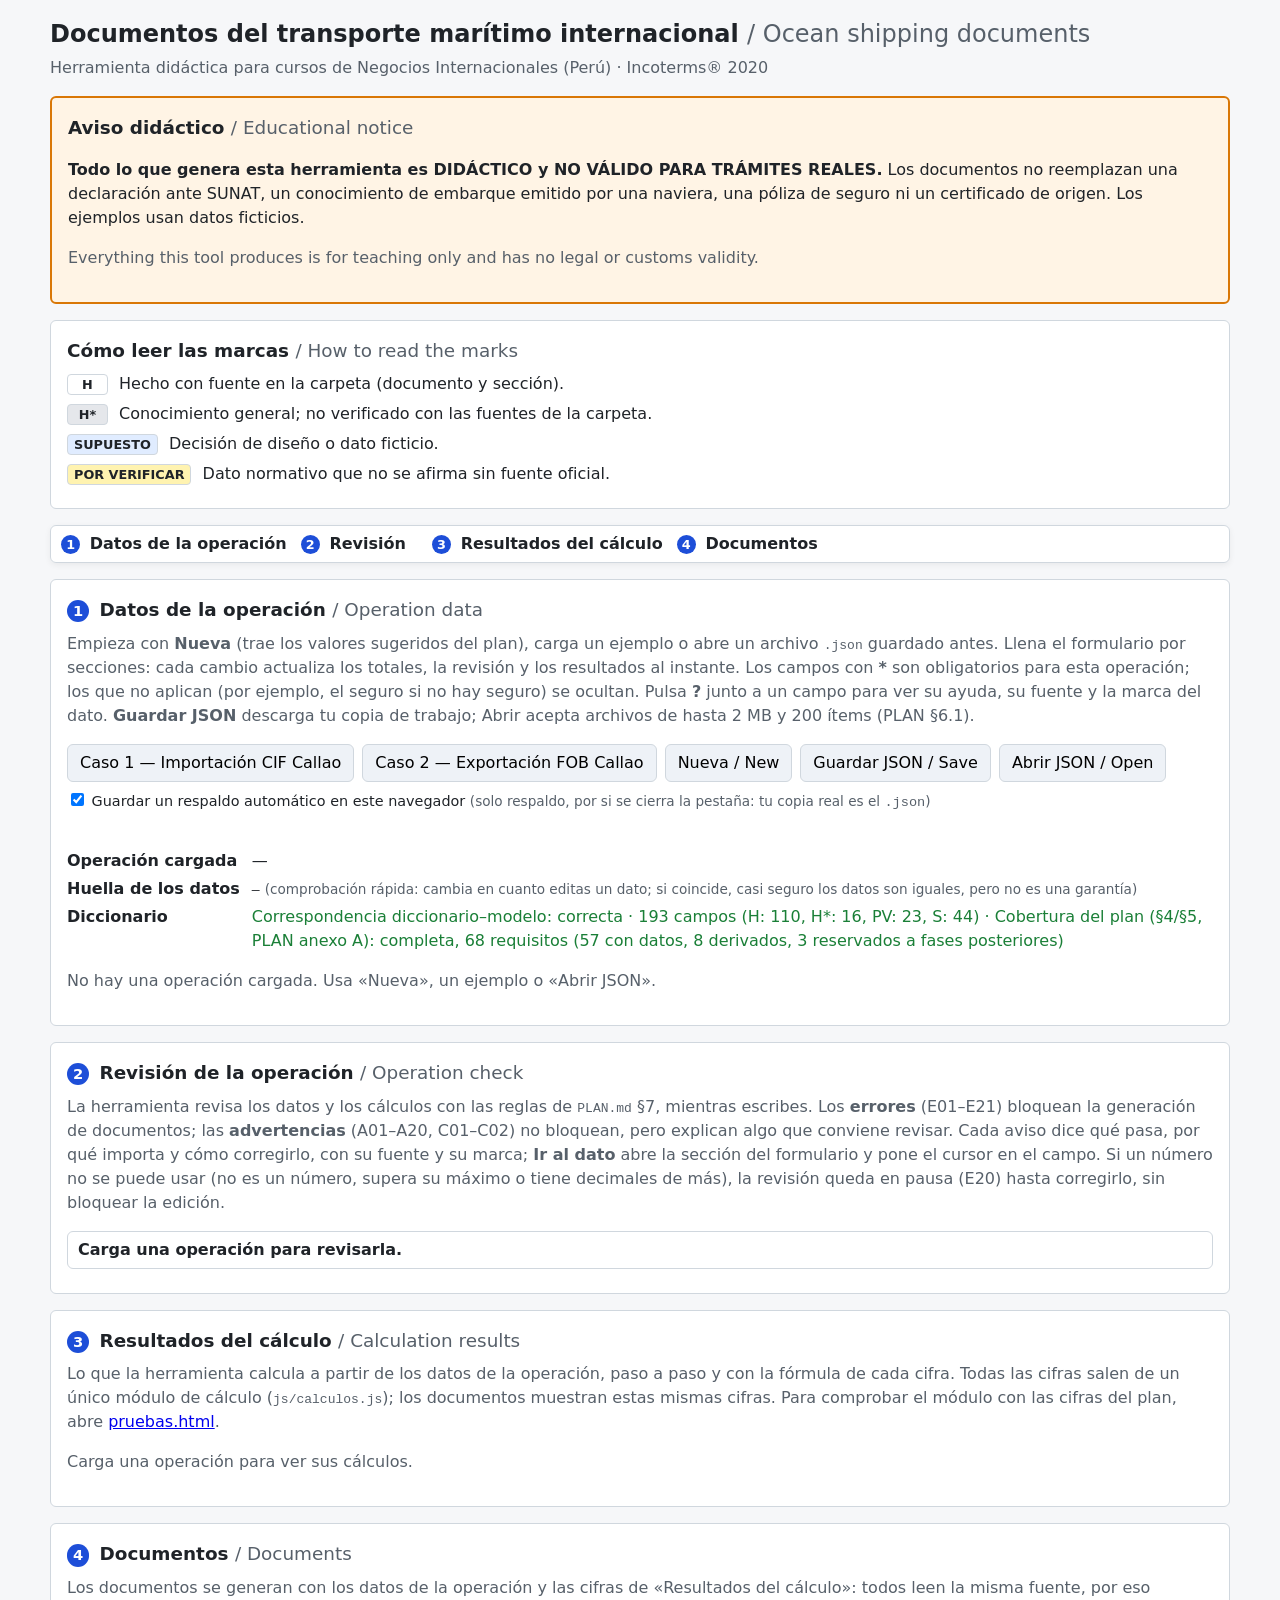
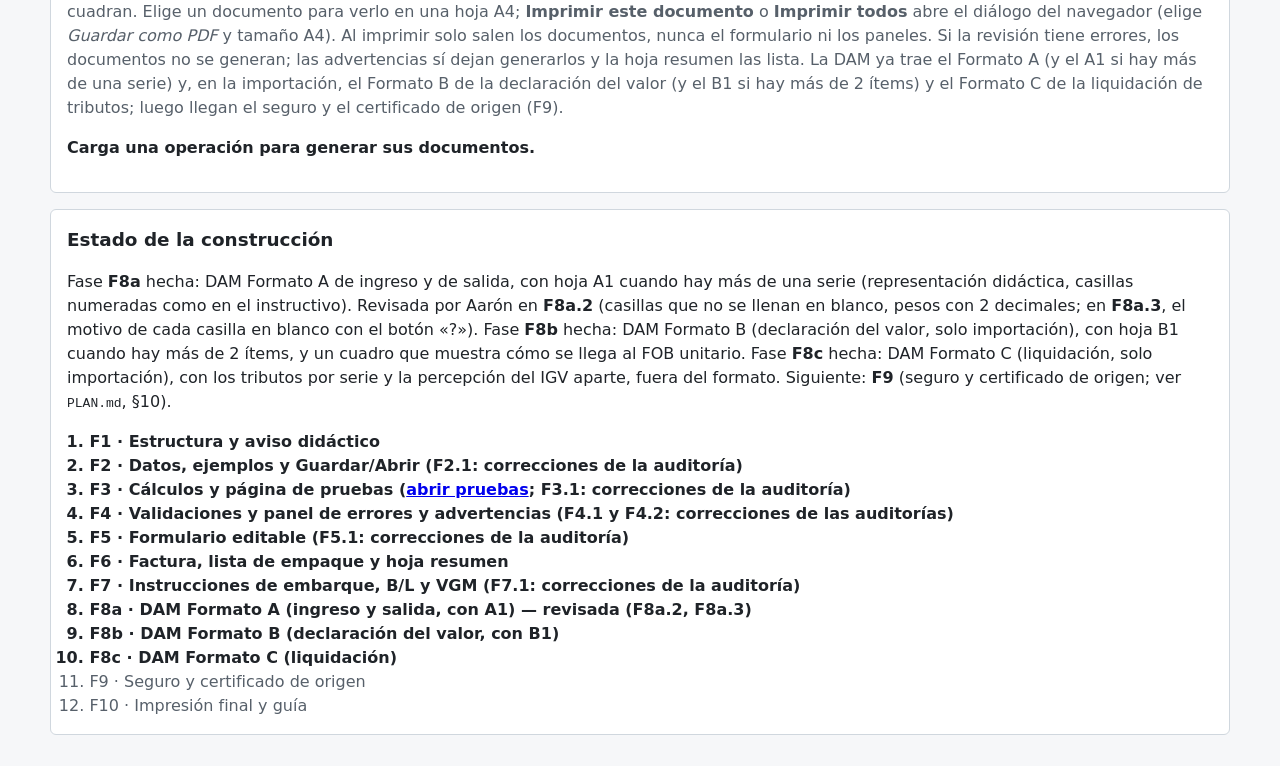
==== commit 304478d8: "F8c: DAM Formato C (liquidación) - js/documentos/dam_c.js: Formato C de IT D, solo importación. Cabe" ====
--- a/index.html
+++ b/index.html
@@ -103,14 +103,14 @@
       Elige un documento para verlo en una hoja A4; <strong>Imprimir este documento</strong> o <strong>Imprimir todos</strong> abre el diálogo del navegador
       (elige <em>Guardar como PDF</em> y tamaño A4). Al imprimir solo salen los documentos, nunca el formulario ni los paneles.
       Si la revisión tiene errores, los documentos no se generan; las advertencias sí dejan generarlos y la hoja resumen las lista.
-      La DAM ya trae el Formato A (y el A1 si hay más de una serie) y, en la importación, el Formato B de la declaración del valor (y el B1 si hay más de 2 ítems); luego llegan el Formato C (F8c) y el seguro y el certificado de origen (F9).</p>
+      La DAM ya trae el Formato A (y el A1 si hay más de una serie) y, en la importación, el Formato B de la declaración del valor (y el B1 si hay más de 2 ítems) y el Formato C de la liquidación de tributos; luego llegan el seguro y el certificado de origen (F9).</p>
     <p id="estado-documentos" role="status" aria-live="polite"></p>
     <div id="vista-documentos"></div>
   </section>
 
   <section class="estado" aria-labelledby="estado-titulo">
     <h2 id="estado-titulo">Estado de la construcción</h2>
-    <p>Fase <strong>F8a</strong> hecha: DAM Formato A de ingreso y de salida, con hoja A1 cuando hay más de una serie (representación didáctica, casillas numeradas como en el instructivo). Revisada por Aarón en <strong>F8a.2</strong> (casillas que no se llenan en blanco, pesos con 2 decimales; en <strong>F8a.3</strong>, el motivo de cada casilla en blanco con el botón «?»). Fase <strong>F8b</strong> hecha: DAM Formato B (declaración del valor, solo importación), con hoja B1 cuando hay más de 2 ítems, y un cuadro que muestra cómo se llega al FOB unitario. Siguiente: <strong>F8c</strong> (Formato C; ver <code>PLAN.md</code>, §10).</p>
+    <p>Fase <strong>F8a</strong> hecha: DAM Formato A de ingreso y de salida, con hoja A1 cuando hay más de una serie (representación didáctica, casillas numeradas como en el instructivo). Revisada por Aarón en <strong>F8a.2</strong> (casillas que no se llenan en blanco, pesos con 2 decimales; en <strong>F8a.3</strong>, el motivo de cada casilla en blanco con el botón «?»). Fase <strong>F8b</strong> hecha: DAM Formato B (declaración del valor, solo importación), con hoja B1 cuando hay más de 2 ítems, y un cuadro que muestra cómo se llega al FOB unitario. Fase <strong>F8c</strong> hecha: DAM Formato C (liquidación, solo importación), con los tributos por serie y la percepción del IGV aparte, fuera del formato. Siguiente: <strong>F9</strong> (seguro y certificado de origen; ver <code>PLAN.md</code>, §10).</p>
     <ol class="fases">
       <li class="hecha">F1 · Estructura y aviso didáctico</li>
       <li class="hecha">F2 · Datos, ejemplos y Guardar/Abrir (F2.1: correcciones de la auditoría)</li>
@@ -121,7 +121,7 @@
       <li class="hecha">F7 · Instrucciones de embarque, B/L y VGM (F7.1: correcciones de la auditoría)</li>
       <li class="hecha">F8a · DAM Formato A (ingreso y salida, con A1) — revisada (F8a.2, F8a.3)</li>
       <li class="hecha">F8b · DAM Formato B (declaración del valor, con B1)</li>
-      <li>F8c · DAM Formato C</li>
+      <li class="hecha">F8c · DAM Formato C (liquidación)</li>
       <li>F9 · Seguro y certificado de origen</li>
       <li>F10 · Impresión final y guía</li>
     </ol>
@@ -141,6 +141,7 @@
   <script src="js/documentos/bl.js"></script>
   <script src="js/documentos/dam_a.js"></script>
   <script src="js/documentos/dam_b.js"></script>
+  <script src="js/documentos/dam_c.js"></script>
   <script src="js/documentos/resumen.js"></script>
   <script src="js/pantalla.js"></script>
 </body>
--- a/css/estilos.css
+++ b/css/estilos.css
@@ -484,6 +484,12 @@
 .dam-didactico h4 { margin: 0 0 0.6mm; font-size: 7.8pt; }
 .dam-didactico .doc-tabla { font-size: 7pt; }
 .dam-didactico p { margin: 0.6mm 0; }
+/* F8c: DAM — Formato C, liquidación. Cuadro por serie (12 columnas) y recuadro de la percepción, fuera del formato. */
+.dam-c-series { margin: 0 0 0.8mm; }
+.dam-didactico .dam-tabla-c { font-size: 6.4pt; }
+.dam-tabla-c th, .dam-tabla-c td { padding: 0.5mm 0.7mm; }
+.dam-c-cuenta { font-variant-numeric: tabular-nums; }
+.dam-fuera { border: 1.2pt dashed #b45309; background: #fffbeb; -webkit-print-color-adjust: exact; print-color-adjust: exact; }
 
 @media print {
   .documentos { border: none; padding: 0; margin: 0; background: none; }
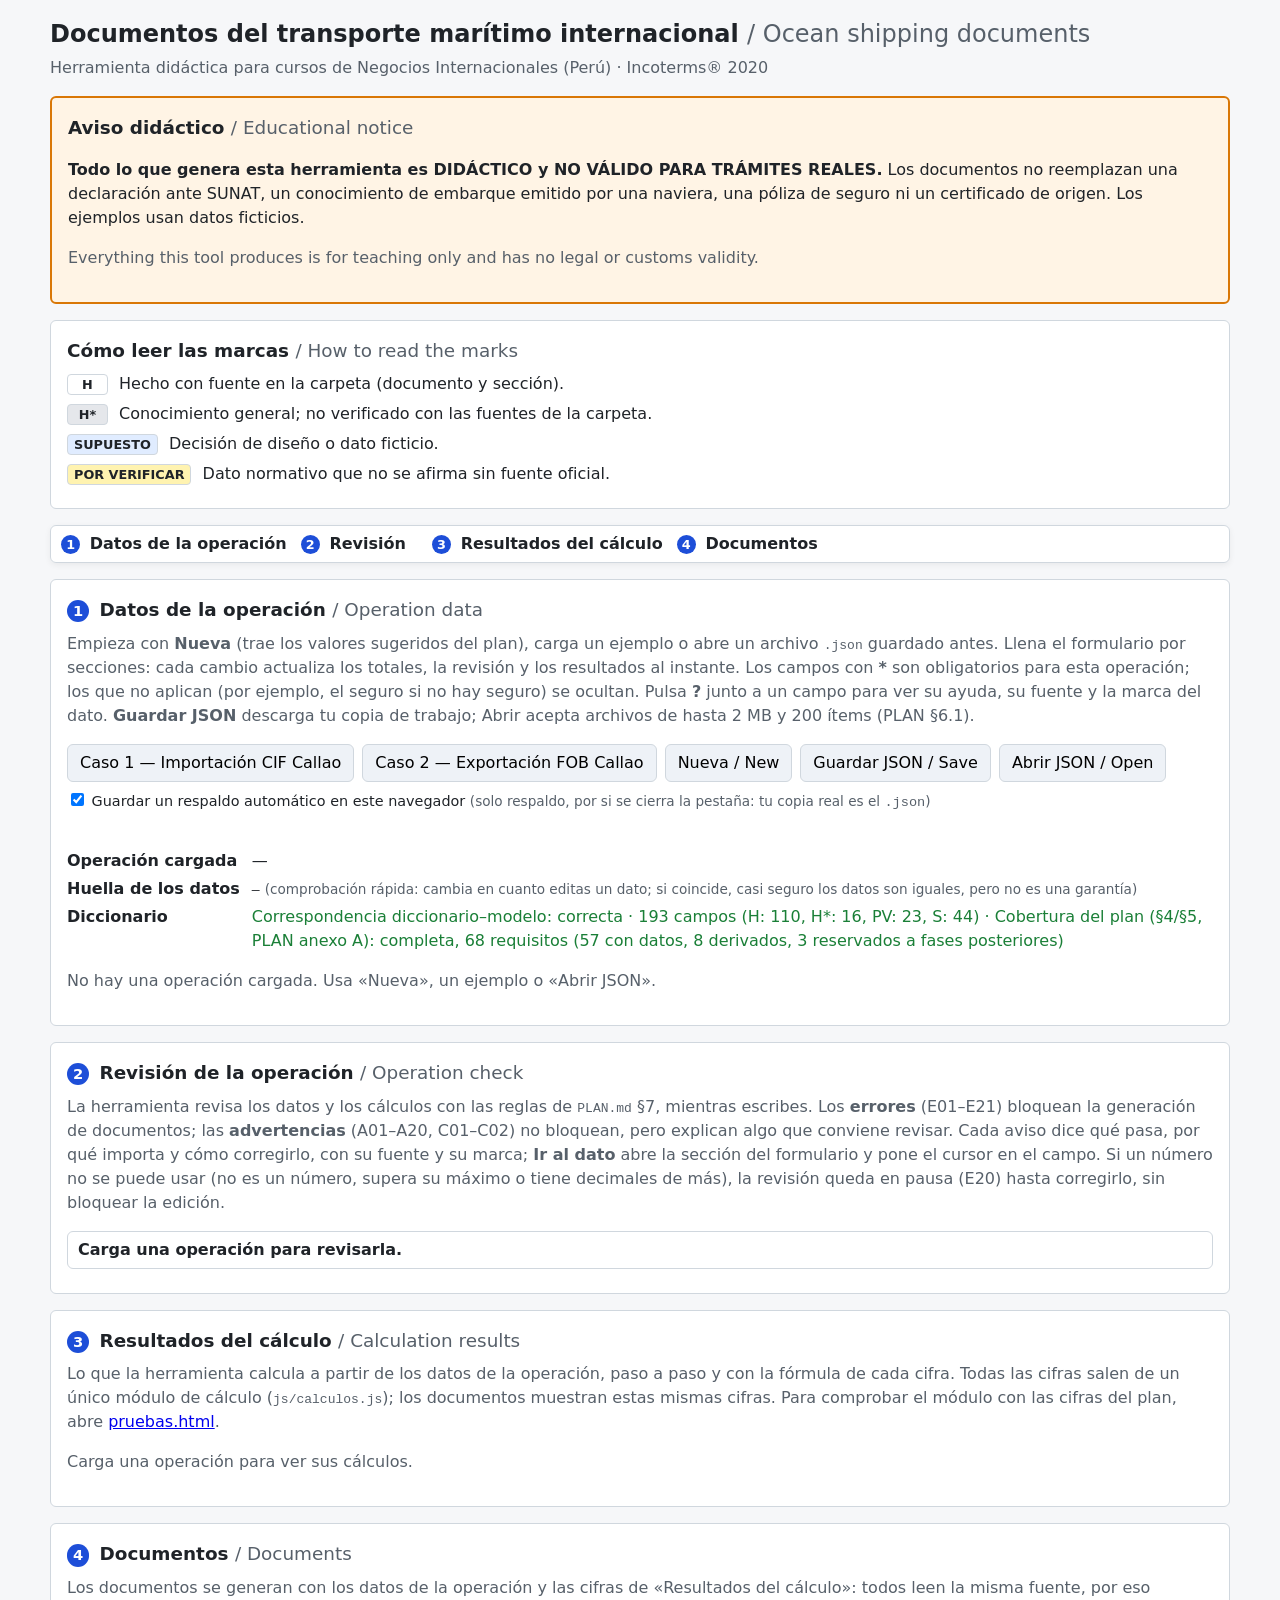
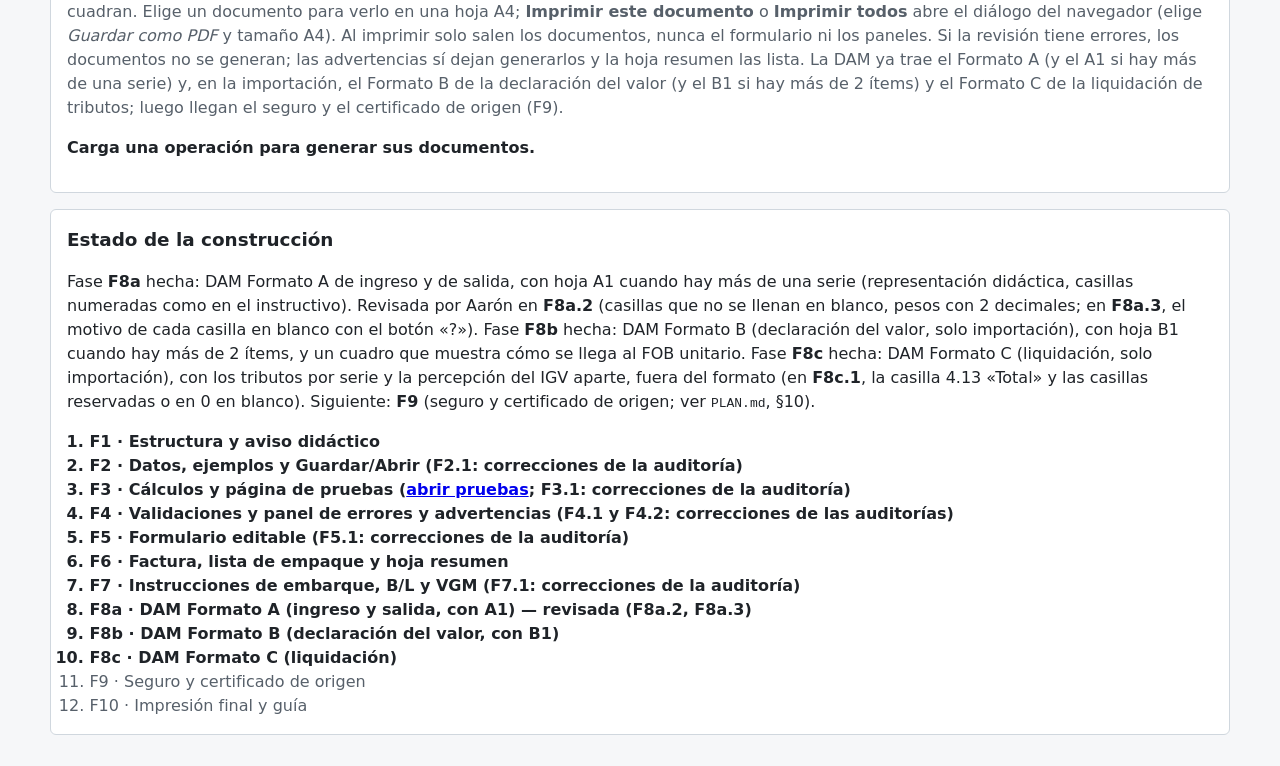
==== commit 2fc5b2d8: "F8c.1: correcciones de la auditoría de F8c - F8c-X1: el total del rubro 4 va en la casilla 4.13 «Tot" ====
--- a/index.html
+++ b/index.html
@@ -110,7 +110,7 @@
 
   <section class="estado" aria-labelledby="estado-titulo">
     <h2 id="estado-titulo">Estado de la construcción</h2>
-    <p>Fase <strong>F8a</strong> hecha: DAM Formato A de ingreso y de salida, con hoja A1 cuando hay más de una serie (representación didáctica, casillas numeradas como en el instructivo). Revisada por Aarón en <strong>F8a.2</strong> (casillas que no se llenan en blanco, pesos con 2 decimales; en <strong>F8a.3</strong>, el motivo de cada casilla en blanco con el botón «?»). Fase <strong>F8b</strong> hecha: DAM Formato B (declaración del valor, solo importación), con hoja B1 cuando hay más de 2 ítems, y un cuadro que muestra cómo se llega al FOB unitario. Fase <strong>F8c</strong> hecha: DAM Formato C (liquidación, solo importación), con los tributos por serie y la percepción del IGV aparte, fuera del formato. Siguiente: <strong>F9</strong> (seguro y certificado de origen; ver <code>PLAN.md</code>, §10).</p>
+    <p>Fase <strong>F8a</strong> hecha: DAM Formato A de ingreso y de salida, con hoja A1 cuando hay más de una serie (representación didáctica, casillas numeradas como en el instructivo). Revisada por Aarón en <strong>F8a.2</strong> (casillas que no se llenan en blanco, pesos con 2 decimales; en <strong>F8a.3</strong>, el motivo de cada casilla en blanco con el botón «?»). Fase <strong>F8b</strong> hecha: DAM Formato B (declaración del valor, solo importación), con hoja B1 cuando hay más de 2 ítems, y un cuadro que muestra cómo se llega al FOB unitario. Fase <strong>F8c</strong> hecha: DAM Formato C (liquidación, solo importación), con los tributos por serie y la percepción del IGV aparte, fuera del formato (en <strong>F8c.1</strong>, la casilla 4.13 «Total» y las casillas reservadas o en 0 en blanco). Siguiente: <strong>F9</strong> (seguro y certificado de origen; ver <code>PLAN.md</code>, §10).</p>
     <ol class="fases">
       <li class="hecha">F1 · Estructura y aviso didáctico</li>
       <li class="hecha">F2 · Datos, ejemplos y Guardar/Abrir (F2.1: correcciones de la auditoría)</li>
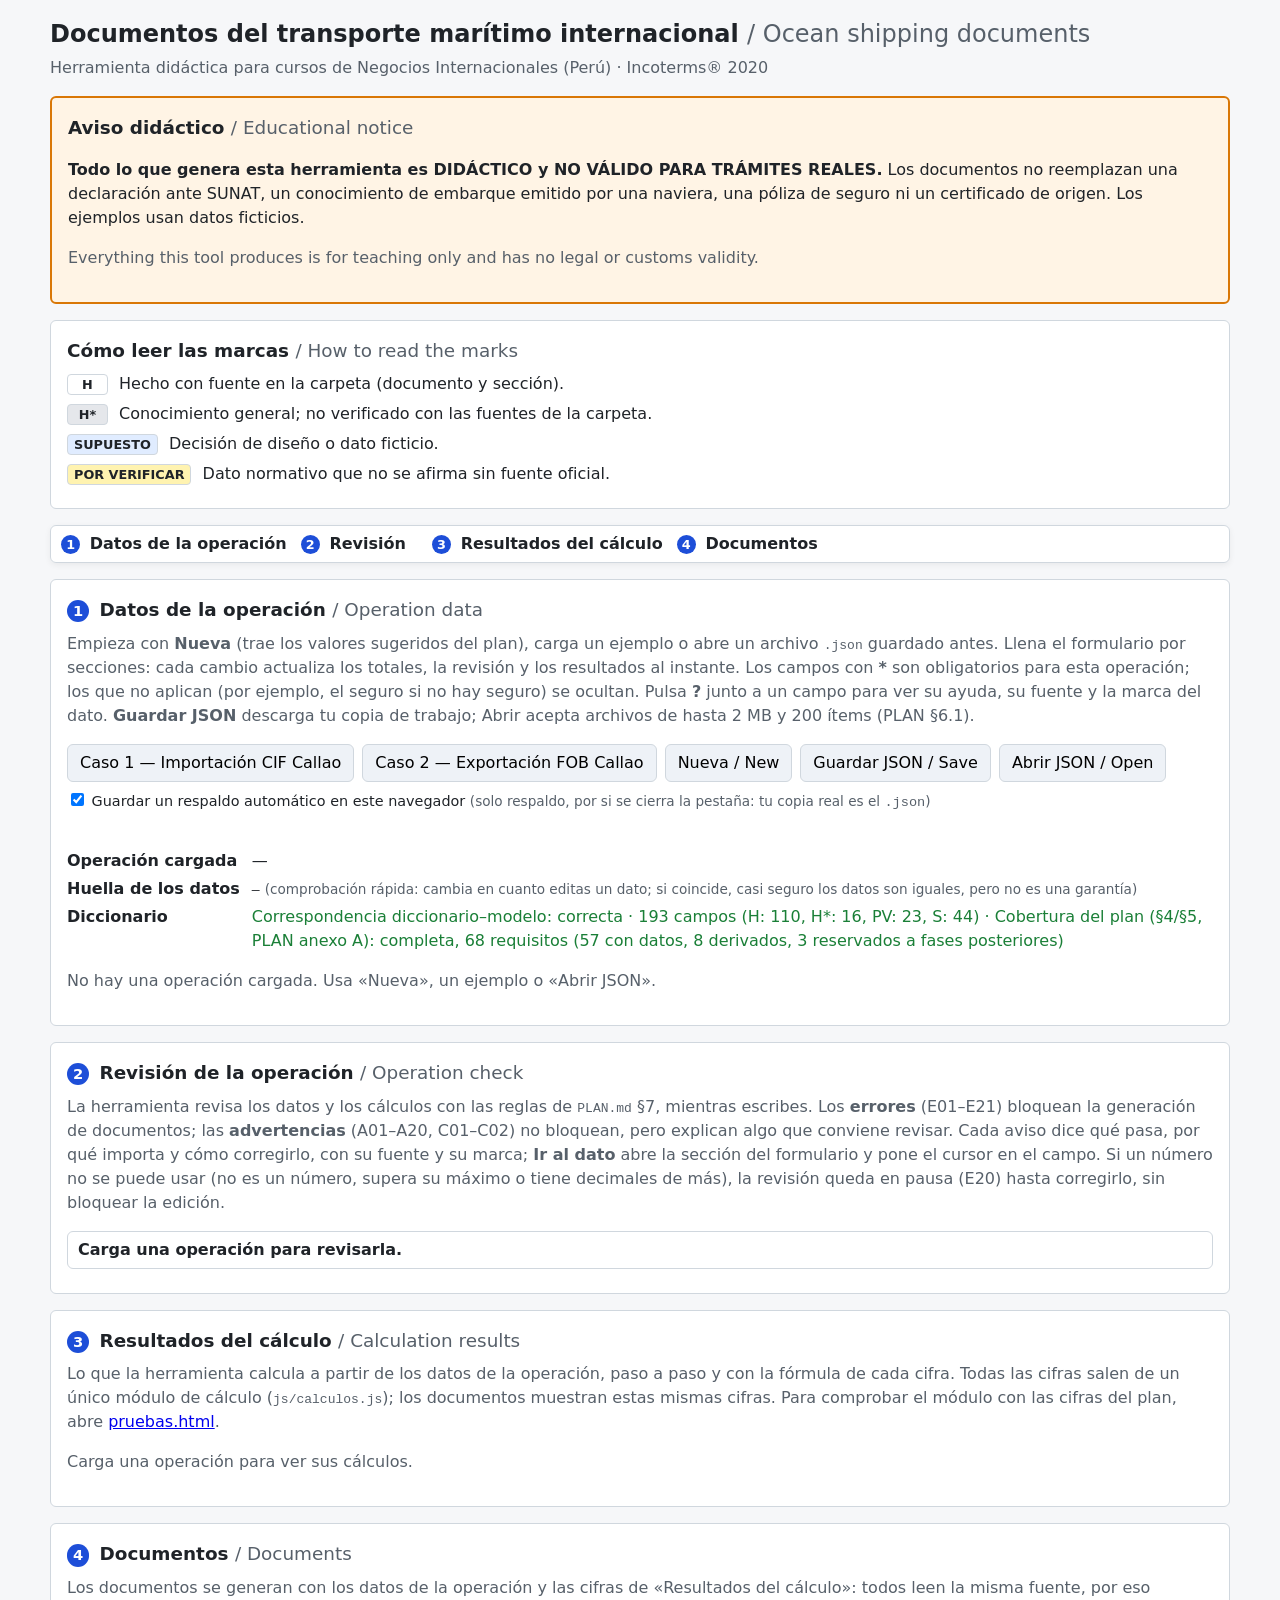
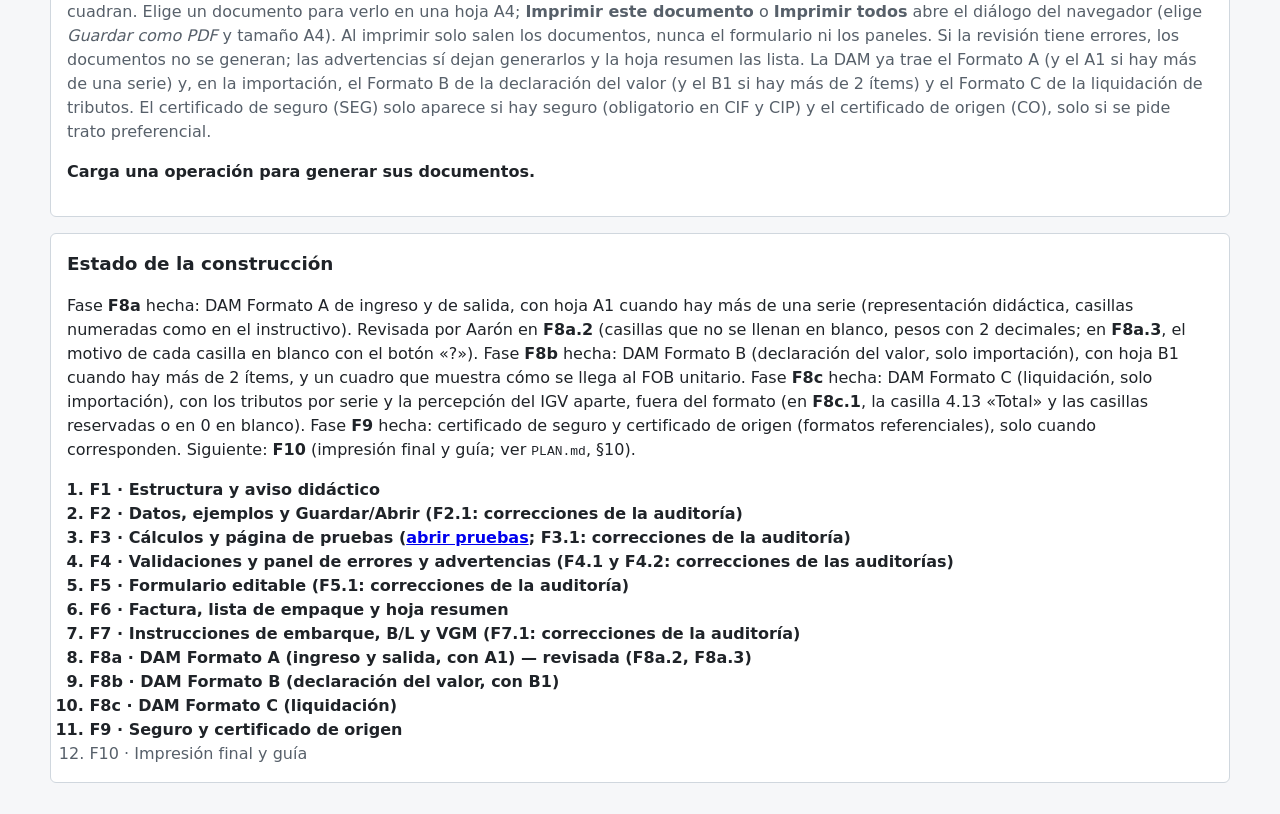
==== commit 3d6828e8: "F9: certificado de seguro y certificado de origen - js/documentos/seguro.js (SEG): solo si hay segur" ====
--- a/index.html
+++ b/index.html
@@ -103,14 +103,14 @@
       Elige un documento para verlo en una hoja A4; <strong>Imprimir este documento</strong> o <strong>Imprimir todos</strong> abre el diálogo del navegador
       (elige <em>Guardar como PDF</em> y tamaño A4). Al imprimir solo salen los documentos, nunca el formulario ni los paneles.
       Si la revisión tiene errores, los documentos no se generan; las advertencias sí dejan generarlos y la hoja resumen las lista.
-      La DAM ya trae el Formato A (y el A1 si hay más de una serie) y, en la importación, el Formato B de la declaración del valor (y el B1 si hay más de 2 ítems) y el Formato C de la liquidación de tributos; luego llegan el seguro y el certificado de origen (F9).</p>
+      La DAM ya trae el Formato A (y el A1 si hay más de una serie) y, en la importación, el Formato B de la declaración del valor (y el B1 si hay más de 2 ítems) y el Formato C de la liquidación de tributos. El certificado de seguro (SEG) solo aparece si hay seguro (obligatorio en CIF y CIP) y el certificado de origen (CO), solo si se pide trato preferencial.</p>
     <p id="estado-documentos" role="status" aria-live="polite"></p>
     <div id="vista-documentos"></div>
   </section>
 
   <section class="estado" aria-labelledby="estado-titulo">
     <h2 id="estado-titulo">Estado de la construcción</h2>
-    <p>Fase <strong>F8a</strong> hecha: DAM Formato A de ingreso y de salida, con hoja A1 cuando hay más de una serie (representación didáctica, casillas numeradas como en el instructivo). Revisada por Aarón en <strong>F8a.2</strong> (casillas que no se llenan en blanco, pesos con 2 decimales; en <strong>F8a.3</strong>, el motivo de cada casilla en blanco con el botón «?»). Fase <strong>F8b</strong> hecha: DAM Formato B (declaración del valor, solo importación), con hoja B1 cuando hay más de 2 ítems, y un cuadro que muestra cómo se llega al FOB unitario. Fase <strong>F8c</strong> hecha: DAM Formato C (liquidación, solo importación), con los tributos por serie y la percepción del IGV aparte, fuera del formato (en <strong>F8c.1</strong>, la casilla 4.13 «Total» y las casillas reservadas o en 0 en blanco). Siguiente: <strong>F9</strong> (seguro y certificado de origen; ver <code>PLAN.md</code>, §10).</p>
+    <p>Fase <strong>F8a</strong> hecha: DAM Formato A de ingreso y de salida, con hoja A1 cuando hay más de una serie (representación didáctica, casillas numeradas como en el instructivo). Revisada por Aarón en <strong>F8a.2</strong> (casillas que no se llenan en blanco, pesos con 2 decimales; en <strong>F8a.3</strong>, el motivo de cada casilla en blanco con el botón «?»). Fase <strong>F8b</strong> hecha: DAM Formato B (declaración del valor, solo importación), con hoja B1 cuando hay más de 2 ítems, y un cuadro que muestra cómo se llega al FOB unitario. Fase <strong>F8c</strong> hecha: DAM Formato C (liquidación, solo importación), con los tributos por serie y la percepción del IGV aparte, fuera del formato (en <strong>F8c.1</strong>, la casilla 4.13 «Total» y las casillas reservadas o en 0 en blanco). Fase <strong>F9</strong> hecha: certificado de seguro y certificado de origen (formatos referenciales), solo cuando corresponden. Siguiente: <strong>F10</strong> (impresión final y guía; ver <code>PLAN.md</code>, §10).</p>
     <ol class="fases">
       <li class="hecha">F1 · Estructura y aviso didáctico</li>
       <li class="hecha">F2 · Datos, ejemplos y Guardar/Abrir (F2.1: correcciones de la auditoría)</li>
@@ -122,7 +122,7 @@
       <li class="hecha">F8a · DAM Formato A (ingreso y salida, con A1) — revisada (F8a.2, F8a.3)</li>
       <li class="hecha">F8b · DAM Formato B (declaración del valor, con B1)</li>
       <li class="hecha">F8c · DAM Formato C (liquidación)</li>
-      <li>F9 · Seguro y certificado de origen</li>
+      <li class="hecha">F9 · Seguro y certificado de origen</li>
       <li>F10 · Impresión final y guía</li>
     </ol>
   </section>
@@ -142,6 +142,8 @@
   <script src="js/documentos/dam_a.js"></script>
   <script src="js/documentos/dam_b.js"></script>
   <script src="js/documentos/dam_c.js"></script>
+  <script src="js/documentos/seguro.js"></script>
+  <script src="js/documentos/origen.js"></script>
   <script src="js/documentos/resumen.js"></script>
   <script src="js/pantalla.js"></script>
 </body>
--- a/css/estilos.css
+++ b/css/estilos.css
@@ -425,6 +425,11 @@
 .doc-tabla-traza td:nth-child(n+3):nth-child(-n+9) { text-align: center; }
 .doc-tabla-traza .doc-fuente { font-size: 6pt; color: #333; min-width: 22mm; }
 .doc-tabla-matriz { font-size: 6.8pt; }
+/* Cuadro de cuadre (F9: con SEG o CO tiene una columna más): encabezados que pueden partirse y letra algo menor, para que
+   quepa en el ancho útil de A4 y Chrome no reduzca todo el PDF de «Imprimir todos». */
+.doc-tabla-cuadre { font-size: 7pt; }
+.doc-tabla-cuadre th.num { white-space: normal; }
+.doc-tabla-cuadre th, .doc-tabla-cuadre td { padding: 0.6mm 0.8mm; }
 .doc-elegido td { background: #fff3b0; font-weight: 700; }
 .doc-ok { color: #1a7f37; font-weight: 700; }
 .doc-mal { color: #b42318; font-weight: 700; }
@@ -490,6 +495,20 @@
 .dam-tabla-c th, .dam-tabla-c td { padding: 0.5mm 0.7mm; }
 .dam-c-cuenta { font-variant-numeric: tabular-nums; }
 .dam-fuera { border: 1.2pt dashed #b45309; background: #fffbeb; -webkit-print-color-adjust: exact; print-color-adjust: exact; }
+/* F9: certificados de seguro (SEG) y de origen (CO). Datos en blanco (D17) con ayuda «?» junto al rótulo. */
+.doc-datos dt:has(> .dam-ayuda-btn) { display: flex; align-items: flex-start; gap: 0 1mm; }
+.doc-datos dt > .doc-rot { flex: 1 1 auto; min-width: 0; }
+.doc-datos dt .dam-ayuda-btn { margin-top: 0.3mm; }
+.doc-datos dd .dam-ayuda { font-weight: 400; }
+.doc-datos dd[data-estado="en-blanco"] { min-height: 3.5mm; border-bottom: 0.4pt dotted #9aa0a6; }
+.doc-pv-motivo { font-size: 7pt; color: #5b4400; }
+.doc-adv { margin: 1.5mm 0; padding: 1.2mm 2mm; font-size: 7.6pt; background: #fffbeb; border-left: 2pt solid #b45309; -webkit-print-color-adjust: exact; print-color-adjust: exact; }
+.doc-referencial { font-size: 8.5pt; text-align: left; letter-spacing: 0.02em; }
+.doc-referencial .doc-linea { font-weight: 400; letter-spacing: 0; color: #5b4400; }
+.doc-firma-caja p { margin: 1mm 0; }
+.doc-firma-caja .doc-linea-firma { margin-top: 6mm; }
+.doc-sin-borde { border: none; padding: 0; margin: 0; }
+.doc-origen td:nth-child(2) { min-width: 18mm; }
 
 @media print {
   .documentos { border: none; padding: 0; margin: 0; background: none; }
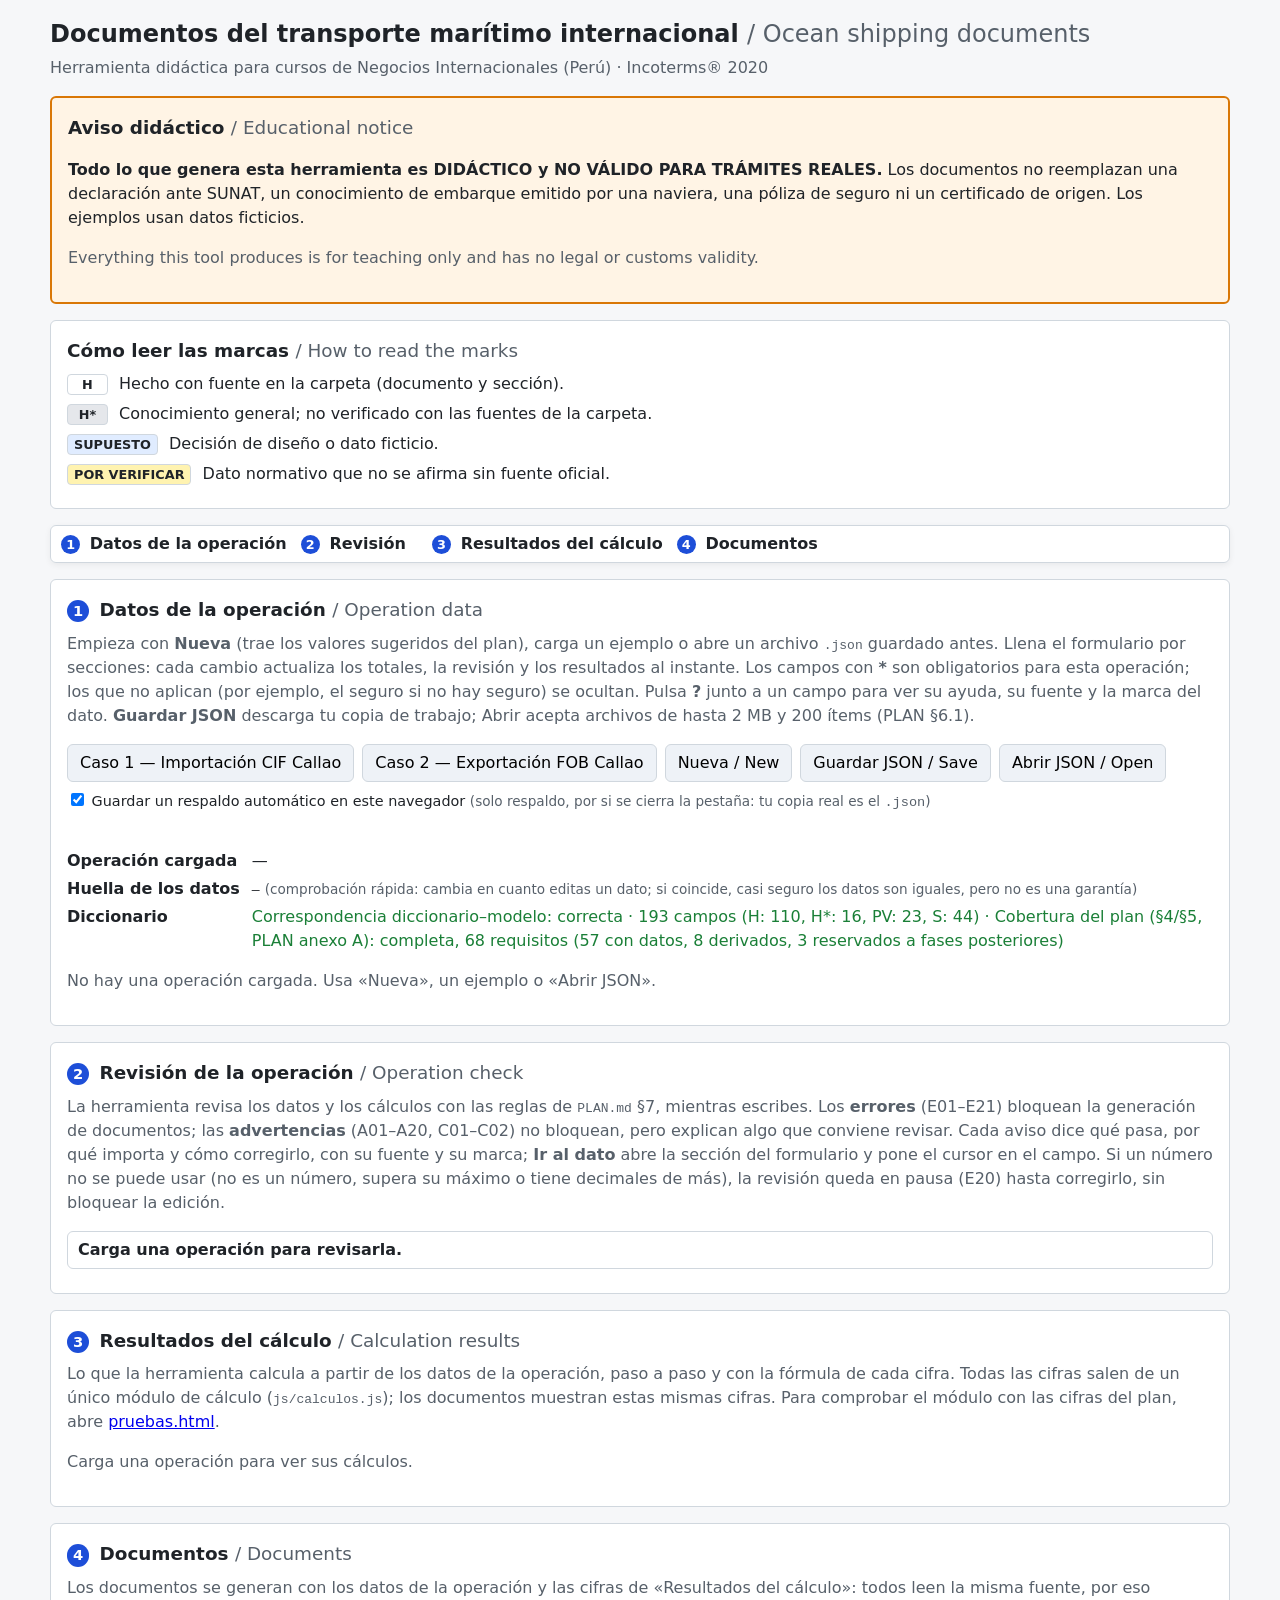
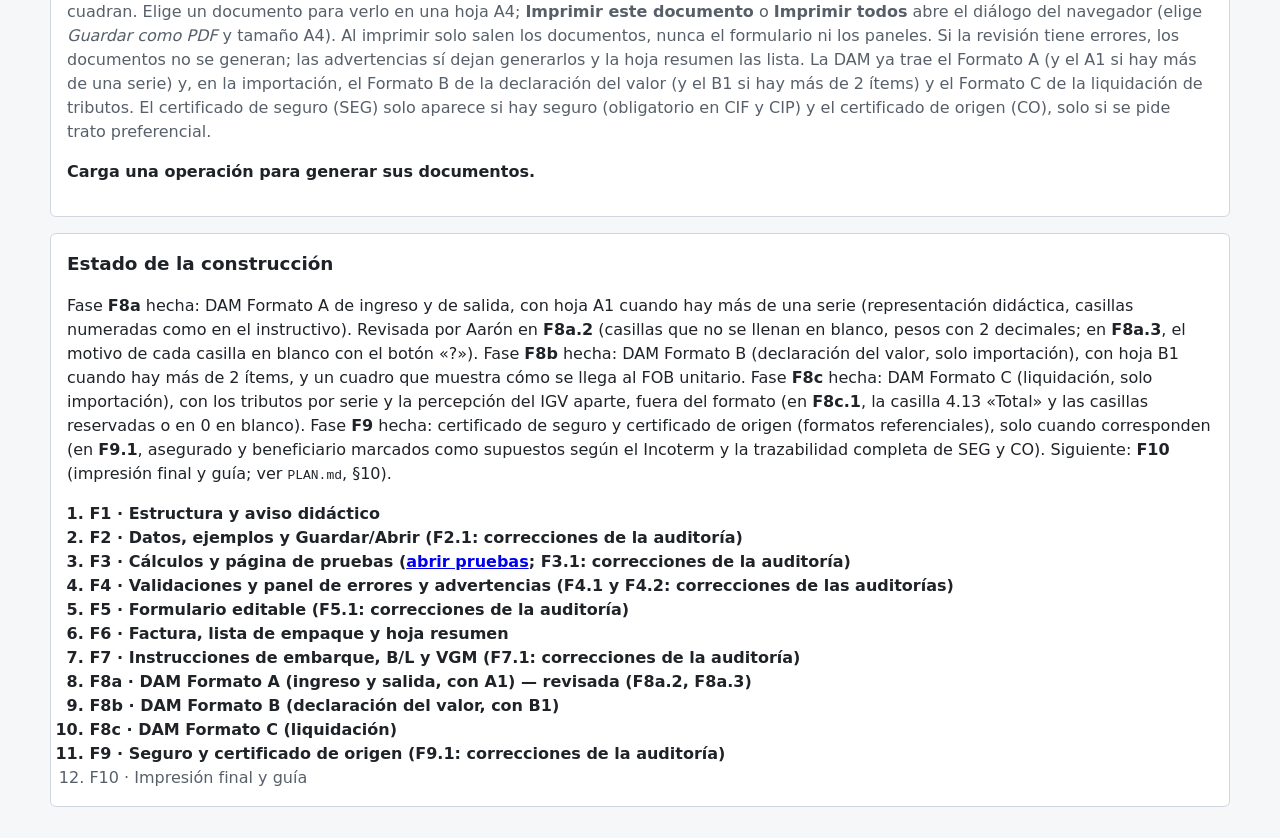
==== commit aafee882: "F9.1: correcciones de la auditoría de F9 - F9-X1: asegurado y beneficiario del certificado de seguro" ====
--- a/index.html
+++ b/index.html
@@ -110,7 +110,7 @@
 
   <section class="estado" aria-labelledby="estado-titulo">
     <h2 id="estado-titulo">Estado de la construcción</h2>
-    <p>Fase <strong>F8a</strong> hecha: DAM Formato A de ingreso y de salida, con hoja A1 cuando hay más de una serie (representación didáctica, casillas numeradas como en el instructivo). Revisada por Aarón en <strong>F8a.2</strong> (casillas que no se llenan en blanco, pesos con 2 decimales; en <strong>F8a.3</strong>, el motivo de cada casilla en blanco con el botón «?»). Fase <strong>F8b</strong> hecha: DAM Formato B (declaración del valor, solo importación), con hoja B1 cuando hay más de 2 ítems, y un cuadro que muestra cómo se llega al FOB unitario. Fase <strong>F8c</strong> hecha: DAM Formato C (liquidación, solo importación), con los tributos por serie y la percepción del IGV aparte, fuera del formato (en <strong>F8c.1</strong>, la casilla 4.13 «Total» y las casillas reservadas o en 0 en blanco). Fase <strong>F9</strong> hecha: certificado de seguro y certificado de origen (formatos referenciales), solo cuando corresponden. Siguiente: <strong>F10</strong> (impresión final y guía; ver <code>PLAN.md</code>, §10).</p>
+    <p>Fase <strong>F8a</strong> hecha: DAM Formato A de ingreso y de salida, con hoja A1 cuando hay más de una serie (representación didáctica, casillas numeradas como en el instructivo). Revisada por Aarón en <strong>F8a.2</strong> (casillas que no se llenan en blanco, pesos con 2 decimales; en <strong>F8a.3</strong>, el motivo de cada casilla en blanco con el botón «?»). Fase <strong>F8b</strong> hecha: DAM Formato B (declaración del valor, solo importación), con hoja B1 cuando hay más de 2 ítems, y un cuadro que muestra cómo se llega al FOB unitario. Fase <strong>F8c</strong> hecha: DAM Formato C (liquidación, solo importación), con los tributos por serie y la percepción del IGV aparte, fuera del formato (en <strong>F8c.1</strong>, la casilla 4.13 «Total» y las casillas reservadas o en 0 en blanco). Fase <strong>F9</strong> hecha: certificado de seguro y certificado de origen (formatos referenciales), solo cuando corresponden (en <strong>F9.1</strong>, asegurado y beneficiario marcados como supuestos según el Incoterm y la trazabilidad completa de SEG y CO). Siguiente: <strong>F10</strong> (impresión final y guía; ver <code>PLAN.md</code>, §10).</p>
     <ol class="fases">
       <li class="hecha">F1 · Estructura y aviso didáctico</li>
       <li class="hecha">F2 · Datos, ejemplos y Guardar/Abrir (F2.1: correcciones de la auditoría)</li>
@@ -122,7 +122,7 @@
       <li class="hecha">F8a · DAM Formato A (ingreso y salida, con A1) — revisada (F8a.2, F8a.3)</li>
       <li class="hecha">F8b · DAM Formato B (declaración del valor, con B1)</li>
       <li class="hecha">F8c · DAM Formato C (liquidación)</li>
-      <li class="hecha">F9 · Seguro y certificado de origen</li>
+      <li class="hecha">F9 · Seguro y certificado de origen (F9.1: correcciones de la auditoría)</li>
       <li>F10 · Impresión final y guía</li>
     </ol>
   </section>
--- a/css/estilos.css
+++ b/css/estilos.css
@@ -502,6 +502,7 @@
 .doc-datos dd .dam-ayuda { font-weight: 400; }
 .doc-datos dd[data-estado="en-blanco"] { min-height: 3.5mm; border-bottom: 0.4pt dotted #9aa0a6; }
 .doc-pv-motivo { font-size: 7pt; color: #5b4400; }
+.doc-deducido { display: block; font-size: 7pt; color: #5b4400; }
 .doc-adv { margin: 1.5mm 0; padding: 1.2mm 2mm; font-size: 7.6pt; background: #fffbeb; border-left: 2pt solid #b45309; -webkit-print-color-adjust: exact; print-color-adjust: exact; }
 .doc-referencial { font-size: 8.5pt; text-align: left; letter-spacing: 0.02em; }
 .doc-referencial .doc-linea { font-weight: 400; letter-spacing: 0; color: #5b4400; }
@@ -509,6 +510,10 @@
 .doc-firma-caja .doc-linea-firma { margin-top: 6mm; }
 .doc-sin-borde { border: none; padding: 0; margin: 0; }
 .doc-origen td:nth-child(2) { min-width: 18mm; }
+/* F9.1 (auditoría F9-X5): el cuadro didáctico del seguro es corto; va entero en una página (sin título huérfano). */
+.doc-cuadro-seguro { break-inside: avoid; }
+.doc-cuadro-seguro h4 { break-after: avoid; }
+.doc-cierre { break-inside: avoid; }
 
 @media print {
   .documentos { border: none; padding: 0; margin: 0; background: none; }
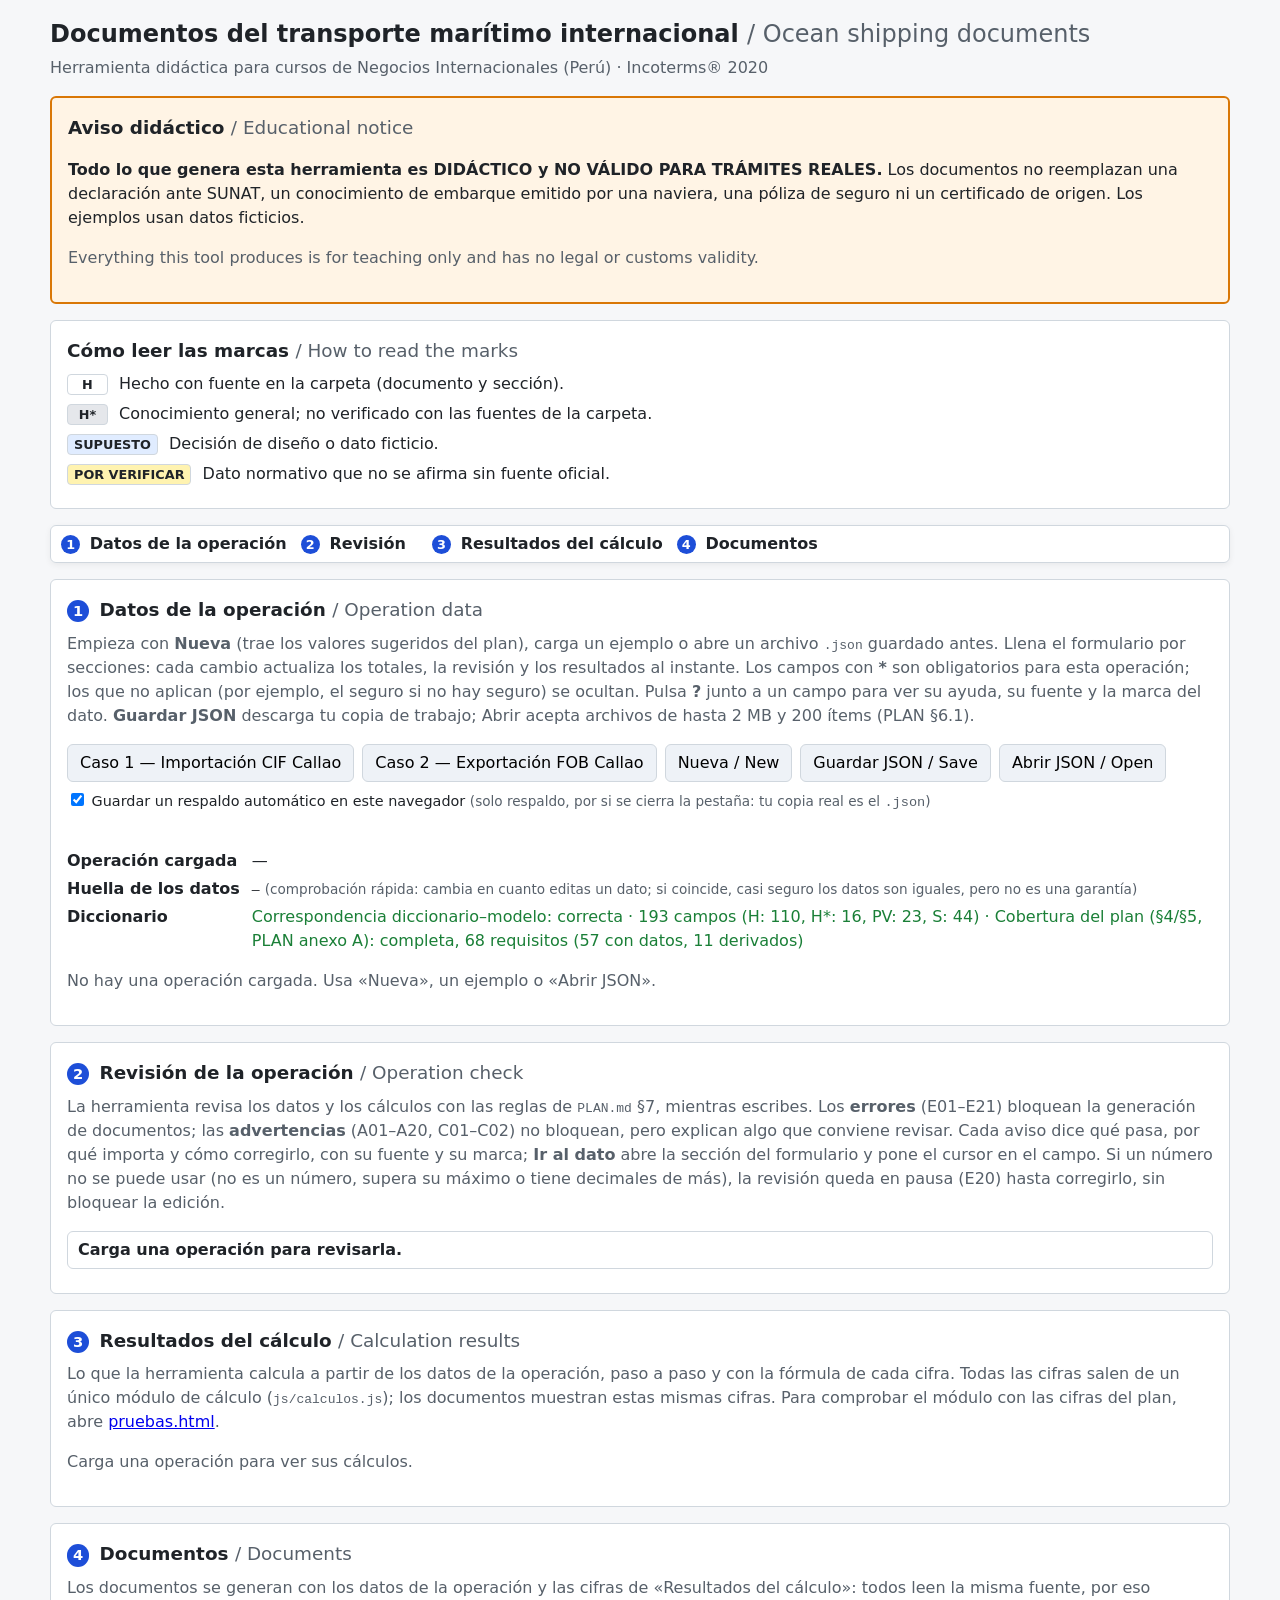
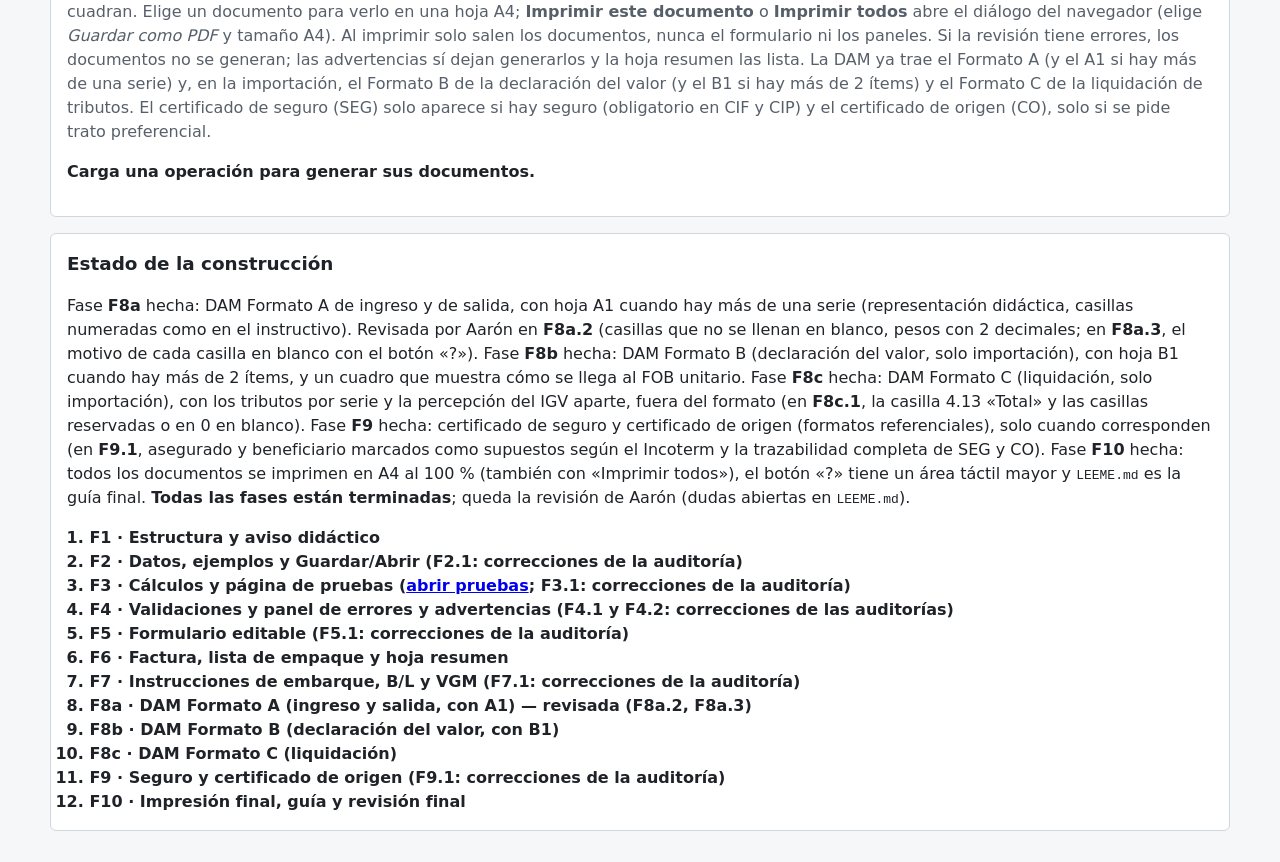
==== commit 28169224: "F10: ajustes de impresión, LEEME y revisión final - Impresión A4 al 100 % en «Imprimir todos» e indi" ====
--- a/index.html
+++ b/index.html
@@ -110,7 +110,7 @@
 
   <section class="estado" aria-labelledby="estado-titulo">
     <h2 id="estado-titulo">Estado de la construcción</h2>
-    <p>Fase <strong>F8a</strong> hecha: DAM Formato A de ingreso y de salida, con hoja A1 cuando hay más de una serie (representación didáctica, casillas numeradas como en el instructivo). Revisada por Aarón en <strong>F8a.2</strong> (casillas que no se llenan en blanco, pesos con 2 decimales; en <strong>F8a.3</strong>, el motivo de cada casilla en blanco con el botón «?»). Fase <strong>F8b</strong> hecha: DAM Formato B (declaración del valor, solo importación), con hoja B1 cuando hay más de 2 ítems, y un cuadro que muestra cómo se llega al FOB unitario. Fase <strong>F8c</strong> hecha: DAM Formato C (liquidación, solo importación), con los tributos por serie y la percepción del IGV aparte, fuera del formato (en <strong>F8c.1</strong>, la casilla 4.13 «Total» y las casillas reservadas o en 0 en blanco). Fase <strong>F9</strong> hecha: certificado de seguro y certificado de origen (formatos referenciales), solo cuando corresponden (en <strong>F9.1</strong>, asegurado y beneficiario marcados como supuestos según el Incoterm y la trazabilidad completa de SEG y CO). Siguiente: <strong>F10</strong> (impresión final y guía; ver <code>PLAN.md</code>, §10).</p>
+    <p>Fase <strong>F8a</strong> hecha: DAM Formato A de ingreso y de salida, con hoja A1 cuando hay más de una serie (representación didáctica, casillas numeradas como en el instructivo). Revisada por Aarón en <strong>F8a.2</strong> (casillas que no se llenan en blanco, pesos con 2 decimales; en <strong>F8a.3</strong>, el motivo de cada casilla en blanco con el botón «?»). Fase <strong>F8b</strong> hecha: DAM Formato B (declaración del valor, solo importación), con hoja B1 cuando hay más de 2 ítems, y un cuadro que muestra cómo se llega al FOB unitario. Fase <strong>F8c</strong> hecha: DAM Formato C (liquidación, solo importación), con los tributos por serie y la percepción del IGV aparte, fuera del formato (en <strong>F8c.1</strong>, la casilla 4.13 «Total» y las casillas reservadas o en 0 en blanco). Fase <strong>F9</strong> hecha: certificado de seguro y certificado de origen (formatos referenciales), solo cuando corresponden (en <strong>F9.1</strong>, asegurado y beneficiario marcados como supuestos según el Incoterm y la trazabilidad completa de SEG y CO). Fase <strong>F10</strong> hecha: todos los documentos se imprimen en A4 al 100 % (también con «Imprimir todos»), el botón «?» tiene un área táctil mayor y <code>LEEME.md</code> es la guía final. <strong>Todas las fases están terminadas</strong>; queda la revisión de Aarón (dudas abiertas en <code>LEEME.md</code>).</p>
     <ol class="fases">
       <li class="hecha">F1 · Estructura y aviso didáctico</li>
       <li class="hecha">F2 · Datos, ejemplos y Guardar/Abrir (F2.1: correcciones de la auditoría)</li>
@@ -123,7 +123,7 @@
       <li class="hecha">F8b · DAM Formato B (declaración del valor, con B1)</li>
       <li class="hecha">F8c · DAM Formato C (liquidación)</li>
       <li class="hecha">F9 · Seguro y certificado de origen (F9.1: correcciones de la auditoría)</li>
-      <li>F10 · Impresión final y guía</li>
+      <li class="hecha">F10 · Impresión final, guía y revisión final</li>
     </ol>
   </section>
 
--- a/css/estilos.css
+++ b/css/estilos.css
@@ -107,7 +107,8 @@
 table.datos tr.detalle p { margin: 2px 0; }
 .btn-ayuda {
   padding: 0 7px; margin-right: 6px; font-size: 0.8rem; line-height: 1.5;
-  border-radius: 50%; min-width: 1.7em;
+  border-radius: 50%; min-width: max(1.7em, 24px);
+  min-height: 24px;   /* F10: área táctil mínima de 24 px (WCAG 2.5.8) en el formulario */
 }
 .btn-ayuda[aria-expanded="true"] { background: #dbeafe; border-color: #93c5fd; }
 /* Móvil: cada fila se apila; la casilla DAM y la fuente se ven debajo del valor. */
@@ -129,7 +130,8 @@
 /* Página impresa A4 (F6): aviso arriba; referencia y fecha (estilo que añade pantalla.js) y «Página X de Y» abajo. */
 @page {
   size: A4;
-  margin: 16mm 14mm 16mm 14mm;
+  /* F10: 12 mm arriba y abajo (antes 16 mm) bastan para el aviso (10 pt) y «Página X de Y» (7 pt), y ganan espacio útil. */
+  margin: 12mm 14mm 12mm 14mm;
   /* Único aviso impreso de cada página (F7.1): el recuadro .doc-aviso de la hoja solo se ve en pantalla. */
   @top-center { content: "DOCUMENTO DIDÁCTICO – NO VÁLIDO PARA TRÁMITES REALES"; font-family: system-ui, Arial, sans-serif; font-size: 10pt; font-weight: 800; letter-spacing: 0.04em; color: #b42318; }
   @bottom-right { content: "Página " counter(page) " de " counter(pages); font-family: system-ui, Arial, sans-serif; font-size: 7pt; color: #555; }
@@ -419,6 +421,9 @@
 .doc-packing { font-size: 6.9pt; }
 .doc-packing th, .doc-packing td { padding: 0.7mm 0.8mm; }
 .doc-packing th .en { font-size: 6pt; }
+/* F10: la lista de empaque tiene 12 columnas; sus encabezados numéricos pueden partirse en líneas para que la tabla quepa
+   en el ancho útil de A4 (182 mm) y Chrome no reduzca todo el PDF de «Imprimir todos» (antes ~89 %). Las cifras no se parten. */
+.doc-packing th.num { white-space: normal; overflow-wrap: normal; }
 .doc-tabla-traza { font-size: 6.6pt; }
 .doc-tabla-traza td { padding: 0.4mm 0.8mm; }
 .doc-tabla-traza td:first-child { white-space: nowrap; }
@@ -475,12 +480,27 @@
 .dam-equipos { margin: 0 0 0.6mm; padding-left: 4mm; font-weight: 400; }
 .dam-leyenda { display: block; margin-top: 0.6mm; }
 .dam-serie { break-before: auto; }
+/* F10: cada rubro de la DAM es un <section>; sin esto heredaba el relleno de 16 px de las secciones de la página. */
+.hoja-doc section.dam-rubro { padding: 1.2mm 1.5mm; border-radius: 1.5mm; }
 .dam-serie .dam-rubro-tit { background: #1d4ed8; }
 /* F8a.3 (auditoría F8a.2-M2): ayuda de la casilla con botón «?» en su cabecera (teclado y toque), fuera del valor; no se imprime. */
 .dam-cas-cab { display: flex; align-items: flex-start; gap: 1pt; }
 .dam-cas-cab .dam-rot { flex: 1; min-width: 0; }
 .dam-ayuda-btn { flex: none; min-width: 4.2mm; min-height: 4.2mm; padding: 0; margin: 0; font-size: 6.4pt; line-height: 1; font-weight: 700; border-radius: 50%; }
 .dam-ayuda-btn[aria-expanded="true"] { background: #dbeafe; border-color: #93c5fd; }
+/* F10: área táctil del «?» mayor que el círculo visible (un ::after transparente, que también recibe el toque). Busca 24 px
+   reales de pantalla con cualquier zoom de la hoja (--escala-hoja, de pantalla.js), con topes en px de la hoja para no tapar
+   el «?» vecino: en la DAM dos «?» de una misma columna están a ~33 px de la hoja (13 px reales con la hoja al 40 % en un
+   móvil), así que el alto se limita a 32 px de la hoja; el ancho llega a 62 px (las casillas miden ≥ 114 px). Con «Ver en
+   tamaño real» (zoom 1) el área es de 24 × 24 px. No se imprime: los «?» se ocultan al imprimir. */
+.dam-ayuda-btn { position: relative; }
+.dam-ayuda-btn::after {
+  content: ""; position: absolute; left: 50%; top: 50%; transform: translate(-50%, -50%);
+  width: max(100%, min(calc(24px / var(--escala-hoja, 1)), 62px));
+  height: max(100%, min(calc(24px / var(--escala-hoja, 1)), 32px));
+}
+/* En los certificados (SEG, CO) los «?» están más separados (≥ 90 px de la hoja): el alto también llega a 62 px. */
+.doc-datos .dam-ayuda-btn::after { height: max(100%, min(calc(24px / var(--escala-hoja, 1)), 62px)); }
 .dam-ayuda { margin: 0.4mm 0; padding: 0.4mm 1mm; font-size: 6.4pt; background: #f8fafc; border-left: 1.5pt solid #93c5fd; }
 .dam-ayuda p { margin: 0; }
 /* F8b: DAM — Formato B (+B1), declaración del valor. */
@@ -510,6 +530,8 @@
 .doc-firma-caja .doc-linea-firma { margin-top: 6mm; }
 .doc-sin-borde { border: none; padding: 0; margin: 0; }
 .doc-origen td:nth-child(2) { min-width: 18mm; }
+/* F10: en la factura y en el CO el SA puede pasar su marca (H*, POR VERIFICAR) a otra línea; así la descripción gana ancho. */
+.hoja-doc[data-doc="factura"] .doc-items td.doc-nw, .hoja-doc[data-doc="origen"] .doc-items td.doc-nw { white-space: normal; }
 /* F9.1 (auditoría F9-X5): el cuadro didáctico del seguro es corto; va entero en una página (sin título huérfano). */
 .doc-cuadro-seguro { break-inside: avoid; }
 .doc-cuadro-seguro h4 { break-after: avoid; }
@@ -530,6 +552,20 @@
     -webkit-print-color-adjust: exact; print-color-adjust: exact;
   }
   .doc-bloqueo { border: 1px solid #b42318; }
+  /* F10: paginación compacta (sin cambiar el tamaño de letra): interlineado algo menor, márgenes de cajas más cortos y
+     título de rubro de la DAM siempre con su primera fila de casillas (sin títulos huérfanos al pie de la página). */
+  .hoja-doc { line-height: 1.25; }
+  .doc-cab { margin-bottom: 2mm; }
+  .doc-caja { margin: 1.8mm 0; padding: 1.4mm 2.2mm; }
+  .doc-columnas { margin: 1.8mm 0; gap: 2.5mm; }
+  .doc-datos dt .en { font-size: 6.5pt; line-height: 1.1; }
+  .doc-letras { margin: 1.5mm 0; }
+  .doc-firma { margin-top: 3mm; break-before: avoid; }
+  .doc-linea-firma { margin-top: 5mm; }
+  .dam-rubro { margin: 1.2mm 0; }
+  .dam-rubro-tit, .doc-caja h4, .doc-seccion h4, .dam-didactico h4 { break-inside: avoid; }
+  .dam-rubro-tit { break-after: avoid-page; }
+  .dam-rejilla > :nth-child(-n+6) { break-before: avoid-page; }
 }
 @media (max-width: 600px) {
   .doc-controles { gap: 6px; }
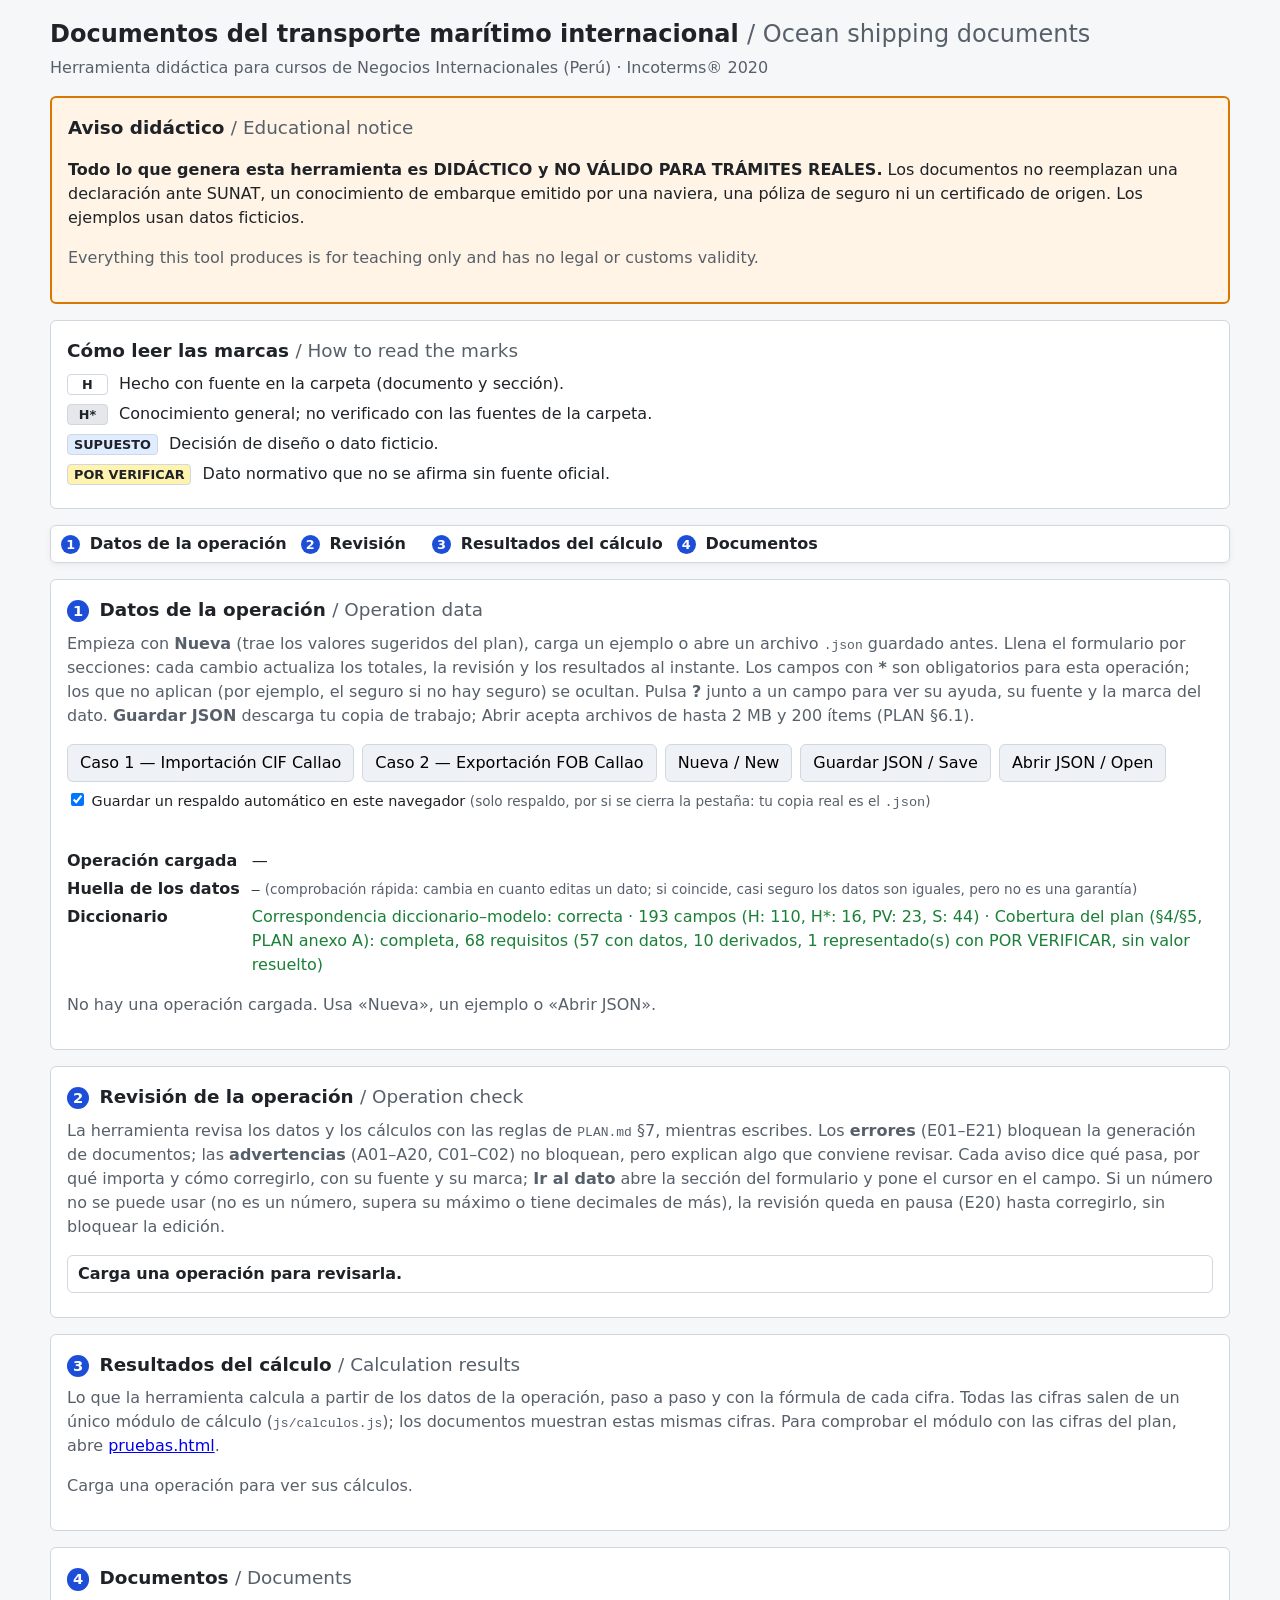
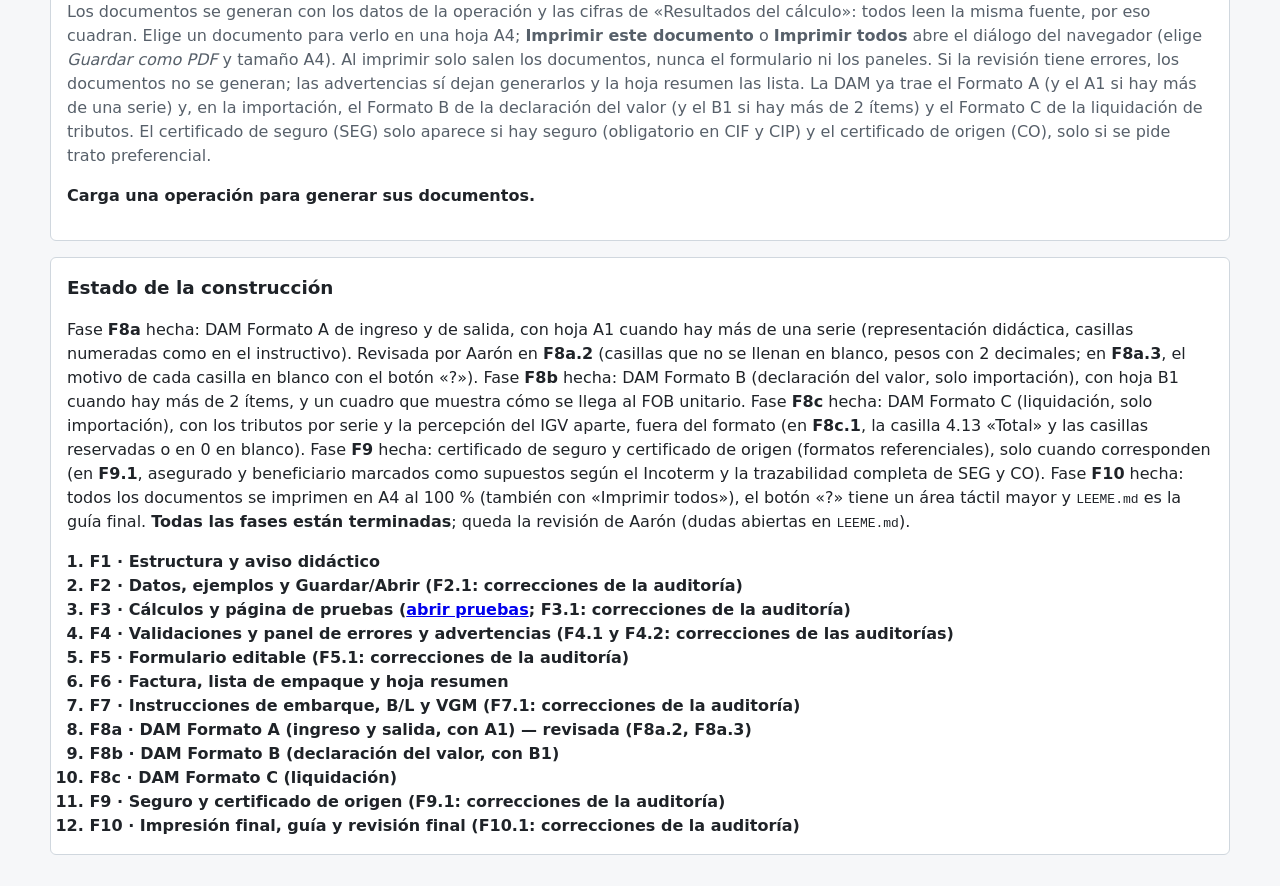
==== commit 3e02dc9e: "F10.1: correcciones de la auditoría de F10 - F10-X1: con la hoja reducida (celular), debajo de ella " ====
--- a/index.html
+++ b/index.html
@@ -123,7 +123,7 @@
       <li class="hecha">F8b · DAM Formato B (declaración del valor, con B1)</li>
       <li class="hecha">F8c · DAM Formato C (liquidación)</li>
       <li class="hecha">F9 · Seguro y certificado de origen (F9.1: correcciones de la auditoría)</li>
-      <li class="hecha">F10 · Impresión final, guía y revisión final</li>
+      <li class="hecha">F10 · Impresión final, guía y revisión final (F10.1: correcciones de la auditoría)</li>
     </ol>
   </section>
 
--- a/css/estilos.css
+++ b/css/estilos.css
@@ -499,6 +499,16 @@
   width: max(100%, min(calc(24px / var(--escala-hoja, 1)), 62px));
   height: max(100%, min(calc(24px / var(--escala-hoja, 1)), 32px));
 }
+/* F10.1 (auditoría F10-X1): lista de ayudas fuera de la hoja reducida (pantalla.js), objetivos de 44 px de alto a ancho completo. */
+.doc-ayudas-lista { margin: 8px 0; padding: 4px 8px; background: #fff; border: 1px solid var(--borde); border-radius: 6px; }
+.doc-ayudas-lista summary { min-height: 44px; display: flex; align-items: center; font-weight: 600; cursor: pointer; }
+.doc-ayudas-lista ul { list-style: none; margin: 0; padding: 0; }
+.doc-ayudas-lista li { margin: 0; border-top: 1px solid var(--borde); }
+.doc-ayuda-item { display: block; width: 100%; min-height: 44px; margin: 0; text-align: left; border: none; border-radius: 0; background: none; }
+.doc-ayuda-item::before { content: "? "; font-weight: 700; color: #1d4ed8; }
+.doc-ayuda-item[aria-expanded="true"] { background: #dbeafe; }
+.doc-ayuda-texto { padding: 4px 8px 8px; font-size: 0.9rem; background: #f8fafc; border-left: 3px solid #93c5fd; }
+.doc-ayuda-texto p { margin: 2px 0; }
 /* En los certificados (SEG, CO) los «?» están más separados (≥ 90 px de la hoja): el alto también llega a 62 px. */
 .doc-datos .dam-ayuda-btn::after { height: max(100%, min(calc(24px / var(--escala-hoja, 1)), 62px)); }
 .dam-ayuda { margin: 0.4mm 0; padding: 0.4mm 1mm; font-size: 6.4pt; background: #f8fafc; border-left: 1.5pt solid #93c5fd; }
@@ -540,7 +550,7 @@
 @media print {
   .documentos { border: none; padding: 0; margin: 0; background: none; }
   .documentos > :not(#vista-documentos) { display: none !important; }
-  .doc-controles, .doc-ayuda-vista, .doc-marca-agua, .doc-pie, .doc-aviso, .dam-ayuda-btn, .dam-ayuda { display: none !important; }
+  .doc-controles, .doc-ayuda-vista, .doc-marca-agua, .doc-pie, .doc-aviso, .dam-ayuda-btn, .dam-ayuda, .doc-ayudas-lista { display: none !important; }
   .doc-panel { display: none; }
   .doc-panel.a-imprimir { display: block; }
   .doc-panel.a-imprimir:not(.primera) { break-before: page; }
